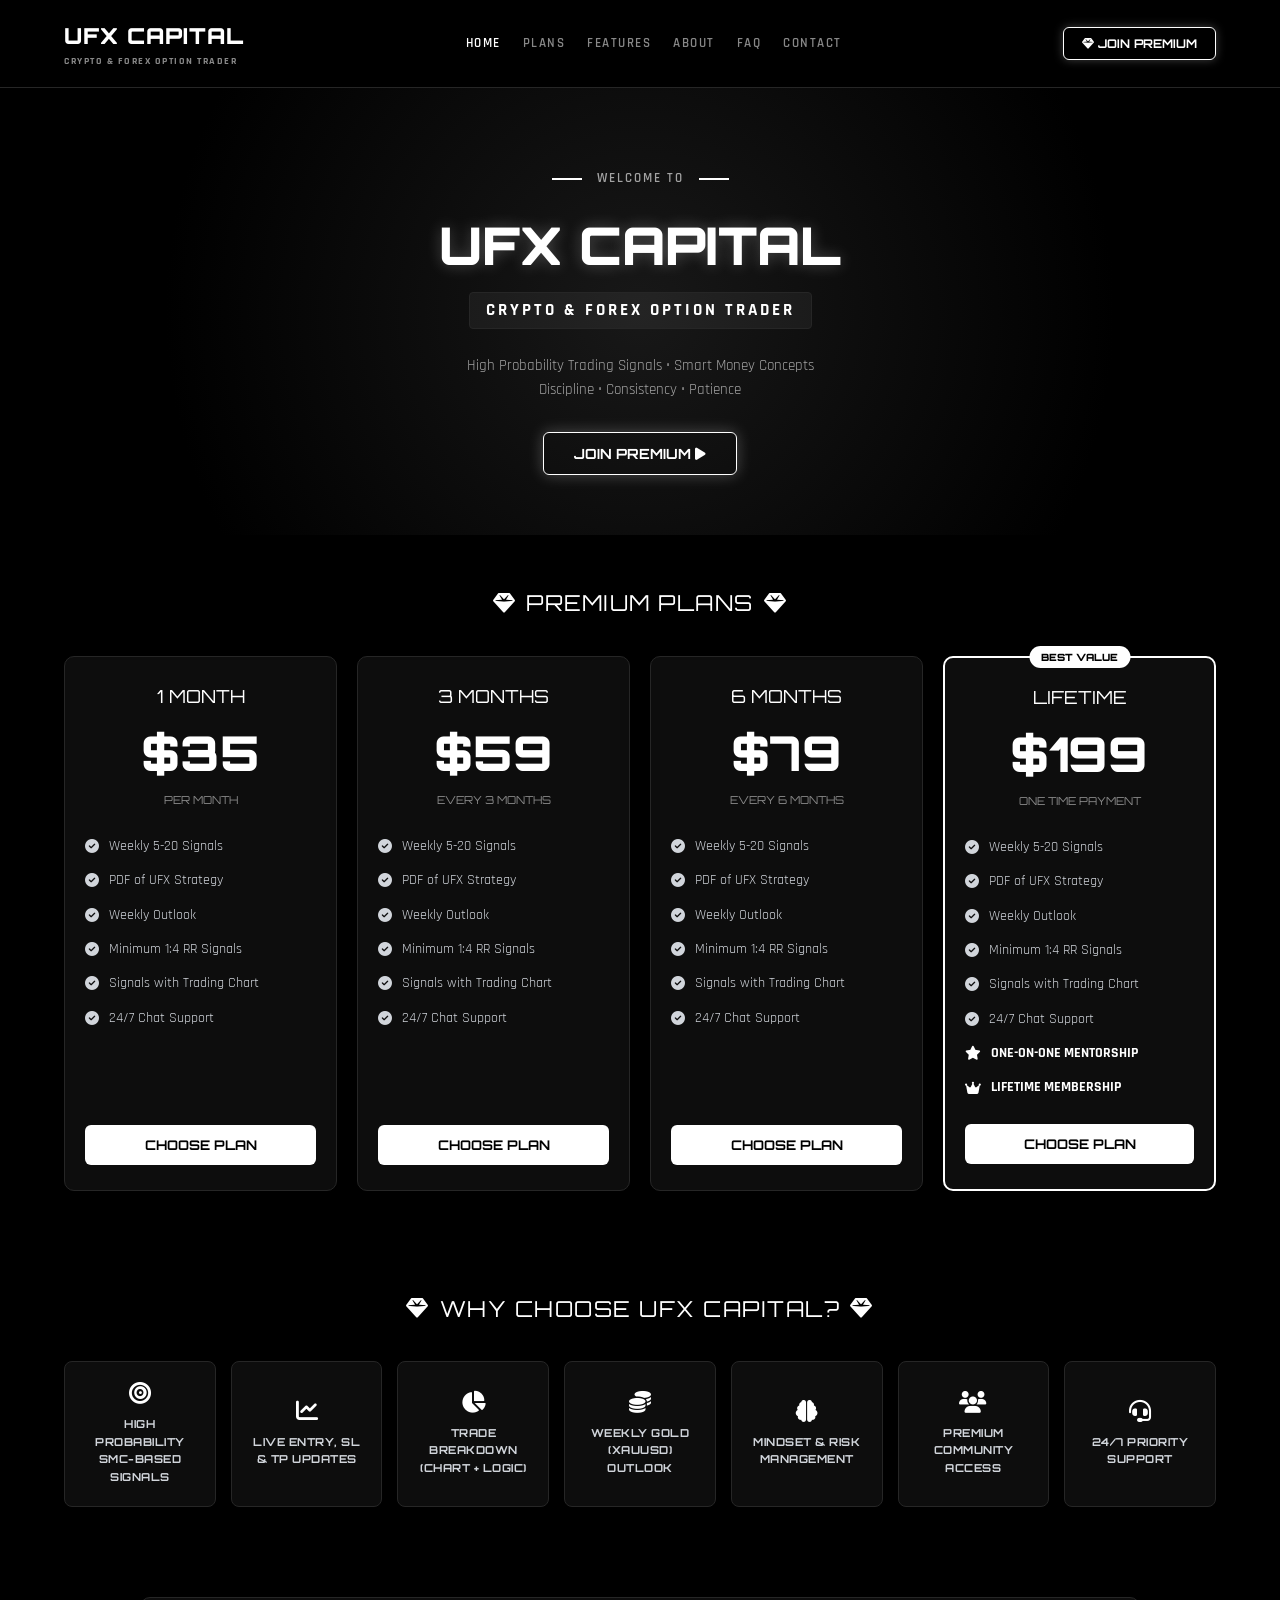
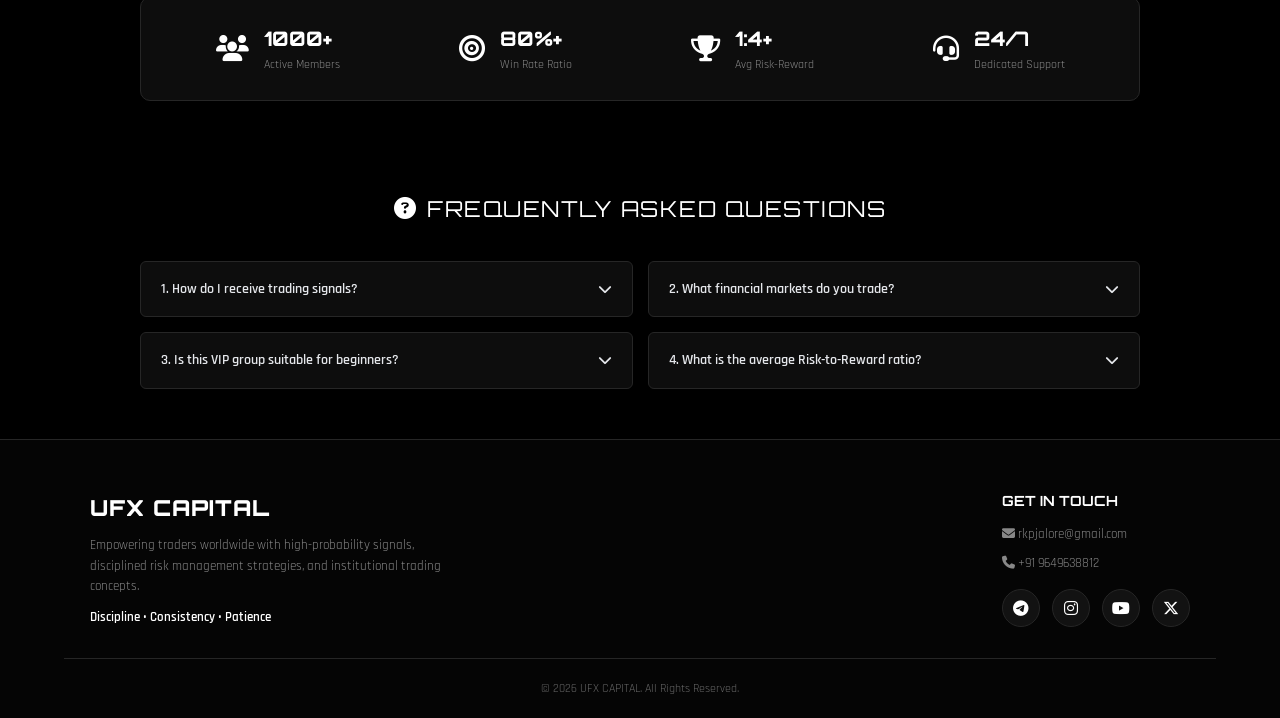
==== index.html @ 36375dae "Update index.html" ====
<!DOCTYPE html>
<html lang="en">
<head>
    <meta charset="UTF-8">
    <meta name="viewport" content="width=device-width, initial-scale=1.0">
    <title>UFX CAPITAL - Crypto & Forex Option Trader</title>
    
    <!-- Google Fonts -->
    <link rel="preconnect" href="https://fonts.googleapis.com">
    <link rel="preconnect" href="https://fonts.gstatic.com" crossorigin>
    <link href="https://fonts.googleapis.com/css2?family=Orbitron:wght@600;700;800;900&family=Rajdhani:wght@500;600;700&display=swap" rel="stylesheet">
    
    <!-- Font Awesome Icons -->
    <link rel="stylesheet" href="https://cdnjs.cloudflare.com/ajax/libs/font-awesome/6.5.1/css/all.min.css">
    
    <style>
        :root {
            --primary-accent: #ffffff;
            --primary-glow: rgba(255, 255, 255, 0.25);
            --bg-dark: #000000;
            --card-bg: #0d0d0d;
            --border-color: #262626;
        }

        * {
            margin: 0;
            padding: 0;
            box-sizing: border-box;
            scroll-behavior: smooth;
        }

        body {
            background-color: var(--bg-dark);
            color: #ffffff;
            font-family: 'Rajdhani', sans-serif;
            line-height: 1.6;
            overflow-x: hidden;
        }

        /* Typography */
        h1, h2, h3, h4, h5, 
        .logo-title, 
        .plan-price, 
        .plan-duration, 
        .price-sub, 
        .btn-choose-plan, 
        .btn-join, 
        .hero-btn, 
        .badge-best-value, 
        .section-title,
        .modal-title,
        .pay-method-btn {
            font-family: 'Orbitron', sans-serif !important;
        }

        /* Header */
        header {
            display: flex;
            justify-content: space-between;
            align-items: center;
            padding: 18px 5%;
            background: rgba(0, 0, 0, 0.95);
            backdrop-filter: blur(10px);
            position: sticky;
            top: 0;
            z-index: 1000;
            border-bottom: 1px solid var(--border-color);
        }

        .logo-title {
            font-size: 22px;
            font-weight: 900;
            color: #ffffff;
            letter-spacing: 1px;
        }

        .logo-subtitle {
            font-size: 10px;
            color: #888888;
            letter-spacing: 1.5px;
            font-weight: 700;
        }

        nav {
            display: flex;
            gap: 22px;
        }

        nav a {
            color: #888888;
            text-decoration: none;
            font-weight: 600;
            font-size: 13px;
            letter-spacing: 1.5px;
            transition: 0.3s;
        }

        nav a:hover, nav a.active {
            color: #ffffff;
        }

        .btn-join {
            background: transparent;
            color: #fff;
            padding: 8px 18px;
            border-radius: 6px;
            font-weight: 700;
            font-size: 12px;
            border: 1.5px solid #ffffff;
            box-shadow: 0 0 10px var(--primary-glow);
            transition: 0.3s;
            cursor: pointer;
        }

        .btn-join:hover {
            background: #ffffff;
            color: #000000;
            box-shadow: 0 0 20px rgba(255, 255, 255, 0.5);
        }

        /* Hero */
        .hero {
            text-align: center;
            padding: 80px 20px 60px 20px;
            background: radial-gradient(circle at center, #181818 0%, var(--bg-dark) 70%);
        }

        .welcome-tag {
            display: flex;
            align-items: center;
            justify-content: center;
            gap: 15px;
            color: #a3a3a3;
            font-weight: 600;
            letter-spacing: 2px;
            margin-bottom: 15px;
            font-size: 13px;
        }

        .welcome-tag .line {
            width: 30px;
            height: 2px;
            background: #ffffff;
        }

        .hero h1 {
            font-size: 52px;
            font-weight: 900;
            margin-bottom: 5px;
            color: #ffffff;
            text-shadow: 0 0 15px var(--primary-glow);
        }

        .hero-subtext {
            font-size: 17px;
            color: #ffffff;
            letter-spacing: 3px;
            margin-bottom: 25px;
            font-weight: 700;
            background: rgba(255, 255, 255, 0.05);
            display: inline-block;
            padding: 4px 16px;
            border-radius: 4px;
            border: 1px solid var(--border-color);
        }

        .hero-bullets {
            font-size: 15px;
            color: #a3a3a3;
            margin-bottom: 30px;
        }

        .hero-btn {
            background: transparent;
            color: #fff;
            padding: 12px 30px;
            font-size: 14px;
            border-radius: 6px;
            border: 1.5px solid #ffffff;
            font-weight: 700;
            transition: 0.3s;
            box-shadow: 0 0 15px var(--primary-glow);
            cursor: pointer;
        }

        .hero-btn:hover {
            background: #ffffff;
            color: #000000;
            box-shadow: 0 0 25px rgba(255, 255, 255, 0.6);
        }

        /* Section Title */
        .section-header {
            text-align: center;
            margin-bottom: 35px;
        }

        .section-title {
            font-size: 22px;
            color: #ffffff;
            letter-spacing: 1.5px;
            text-transform: uppercase;
            display: inline-flex;
            align-items: center;
            gap: 10px;
        }

        /* Plans Section */
        .plans-section {
            padding: 50px 5%;
        }

        .plans-grid {
            display: grid;
            grid-template-columns: repeat(auto-fit, minmax(230px, 1fr));
            gap: 20px;
            max-width: 1200px;
            margin: 0 auto;
        }

        .plan-card {
            background: var(--card-bg);
            border: 1px solid var(--border-color);
            border-radius: 10px;
            padding: 25px 20px;
            display: flex;
            flex-direction: column;
            justify-content: space-between;
            position: relative;
            transition: 0.3s;
        }

        .plan-card:hover {
            border-color: #ffffff;
            box-shadow: 0 0 20px var(--primary-glow);
            transform: translateY(-4px);
        }

        .plan-duration {
            font-size: 18px;
            color: #ffffff;
            text-align: center;
            margin-bottom: 5px;
        }

        .plan-price {
            font-size: 48px;
            text-align: center;
            color: #ffffff;
            font-weight: 900;
        }

        .price-sub {
            font-size: 11px;
            color: #888888;
            text-align: center;
            margin-bottom: 25px;
        }

        .plan-features {
            list-style: none;
            margin-bottom: 25px;
        }

        .plan-features li {
            font-size: 14px;
            color: #d1d5db;
            margin-bottom: 12px;
            display: flex;
            align-items: center;
            gap: 10px;
        }

        .plan-features li.highlight-feature {
            color: #ffffff;
            font-weight: 700;
        }

        .btn-choose-plan {
            background: #ffffff;
            color: #000000;
            padding: 12px;
            border-radius: 6px;
            font-weight: 700;
            border: none;
            transition: 0.3s;
            cursor: pointer;
        }

        .btn-choose-plan:hover {
            background: #cccccc;
        }

        .plan-card.best-value {
            border: 2px solid #ffffff;
        }

        .badge-best-value {
            position: absolute;
            top: -12px;
            left: 50%;
            transform: translateX(-50%);
            background: #ffffff;
            color: #000000;
            padding: 3px 12px;
            border-radius: 20px;
            font-size: 10px;
            font-weight: 900;
        }

        /* WHY CHOOSE SECTION */
        .features-section { padding: 50px 5%; }

        .features-grid {
            display: flex;
            justify-content: center;
            flex-wrap: wrap;
            gap: 15px;
            max-width: 1200px;
            margin: 0 auto;
        }

        .feature-box {
            background: var(--card-bg);
            border: 1px solid var(--border-color);
            padding: 20px 15px;
            border-radius: 8px;
            text-align: center;
            transition: 0.3s;
            flex: 1 1 150px;
            max-width: 180px;
            display: flex;
            flex-direction: column;
            align-items: center;
            justify-content: center;
        }

        .feature-box:hover {
            border-color: #ffffff;
            box-shadow: 0 0 12px var(--primary-glow);
        }

        .feature-box i {
            font-size: 22px;
            color: #ffffff;
            margin-bottom: 12px;
        }

        .feature-box h4 {
            font-size: 11px;
            color: #d1d5db;
            font-weight: 700;
            letter-spacing: 0.5px;
            text-transform: uppercase;
        }

        /* STATS SECTION */
        .stats-section-wrapper {
            max-width: 1000px;
            margin: 40px auto;
            border: 1px solid var(--border-color);
            border-radius: 10px;
            background: var(--card-bg);
            padding: 25px;
        }

        .stats-grid {
            display: flex;
            justify-content: space-around;
            flex-wrap: wrap;
            gap: 20px;
        }

        .stat-item {
            display: flex;
            align-items: center;
            gap: 15px;
        }

        .stat-item i {
            font-size: 26px;
            color: #ffffff;
        }

        .stat-number {
            font-size: 20px;
            font-weight: 800;
            font-family: 'Orbitron', sans-serif;
            color: #ffffff;
        }

        .stat-label {
            color: #888888;
            font-size: 12px;
        }

        /* FAQ SECTION */
        .faq-section { padding: 50px 5%; }

        .faq-grid {
            max-width: 1000px;
            margin: 0 auto;
            display: grid;
            grid-template-columns: repeat(auto-fit, minmax(450px, 1fr));
            gap: 15px;
        }

        .faq-item {
            background: var(--card-bg);
            border: 1px solid var(--border-color);
            border-radius: 6px;
            overflow: hidden;
            cursor: pointer;
            transition: 0.3s;
        }

        .faq-item:hover { border-color: #ffffff; }

        .faq-header {
            padding: 16px 20px;
            display: flex;
            justify-content: space-between;
            align-items: center;
            font-weight: 600;
            font-size: 14px;
            color: #e5e7eb;
        }

        .faq-answer {
            padding: 0 20px 16px 20px;
            color: #888888;
            display: none;
            border-top: 1px solid var(--border-color);
            padding-top: 12px;
            font-size: 13px;
        }

        .faq-item.active .faq-answer { display: block; }

        /* FOOTER & SOCIAL ICONS */
        footer {
            background: #050505;
            padding: 50px 5% 20px 5%;
            border-top: 1px solid var(--border-color);
        }

        .footer-content {
            display: flex;
            justify-content: space-between;
            flex-wrap: wrap;
            gap: 30px;
            max-width: 1100px;
            margin: 0 auto 30px auto;
        }

        .footer-mission {
            max-width: 380px;
            color: #888888;
            font-size: 13px;
        }

        .footer-mission .slogan {
            margin-top: 10px;
            color: #ffffff;
            font-weight: 600;
        }

        .footer-contact h5 {
            font-size: 14px;
            margin-bottom: 12px;
            color: #ffffff;
            font-family: 'Orbitron', sans-serif;
        }

        .footer-contact p {
            color: #888888;
            margin-bottom: 8px;
            font-size: 13px;
        }

        .social-icons-wrapper {
            margin-top: 15px;
            display: flex;
            gap: 12px;
        }

        .social-btn {
            width: 38px;
            height: 38px;
            border-radius: 50%;
            background: #121212;
            border: 1px solid var(--border-color);
            color: #ffffff;
            display: flex;
            justify-content: center;
            align-items: center;
            text-decoration: none;
            font-size: 16px;
            transition: 0.3s;
        }

        .social-btn:hover {
            border-color: #ffffff;
            background: #ffffff;
            color: #000000;
        }

        .footer-bottom {
            text-align: center;
            color: #666666;
            font-size: 12px;
            border-top: 1px solid var(--border-color);
            padding-top: 20px;
            display: flex;
            flex-direction: column;
            gap: 10px;
            align-items: center;
        }

        .legal-links {
            display: flex;
            gap: 20px;
        }

        .legal-links a {
            color: #888888;
            text-decoration: none;
            font-weight: 600;
            transition: 0.3s;
            cursor: pointer;
        }

        .legal-links a:hover {
            color: #ffffff;
        }

        /* MANUAL PAYMENT FLOW MODAL */
        .modal-overlay {
            display: none;
            position: fixed;
            top: 0;
            left: 0;
            width: 100%;
            height: 100%;
            background: rgba(0, 0, 0, 0.92);
            z-index: 10000;
            justify-content: center;
            align-items: center;
            padding: 15px;
            overflow-y: auto;
        }

        .modal-card {
            background: #0d0d0d;
            border: 1px solid #333333;
            border-radius: 12px;
            padding: 30px;
            width: 100%;
            max-width: 520px;
            color: #ffffff;
            box-shadow: 0 0 30px rgba(255, 255, 255, 0.1);
            position: relative;
            max-height: 90vh;
            overflow-y: auto;
        }

        .modal-title {
            text-align: center;
            font-size: 18px;
            letter-spacing: 2px;
            color: #ffffff;
            margin-bottom: 25px;
            text-transform: uppercase;
        }

        .form-group {
            margin-bottom: 14px;
        }

        .form-group label {
            display: block;
            margin-bottom: 6px;
            color: #aaaaaa;
            font-size: 13px;
            font-weight: 600;
        }

        .form-group input, .form-group textarea {
            width: 100%;
            padding: 10px 14px;
            background: #141414;
            border: 1px solid #2a2a2a;
            border-radius: 6px;
            color: #ffffff;
            font-size: 13px;
            outline: none;
            font-family: 'Rajdhani', sans-serif;
            transition: 0.3s;
        }

        .form-group input:focus, .form-group textarea:focus {
            border-color: #ffffff;
        }

        .form-row {
            display: flex;
            gap: 12px;
        }

        .form-row .form-group {
            flex: 1;
        }

        /* Payment Buttons Selector Grid */
        .payment-methods-grid {
            display: grid;
            grid-template-columns: repeat(3, 1fr);
            gap: 10px;
            margin-top: 10px;
            margin-bottom: 20px;
        }

        .pay-method-btn {
            background: #141414;
            border: 1px solid #2a2a2a;
            color: #ffffff;
            padding: 10px 5px;
            border-radius: 6px;
            font-size: 12px;
            cursor: pointer;
            transition: 0.3s;
            text-align: center;
        }

        .pay-method-btn:hover, .pay-method-btn.active {
            background: #ffffff;
            color: #000000;
            border-color: #ffffff;
            font-weight: 700;
        }

        /* Payment Detail Box */
        .payment-address-box {
            background: #111111;
            border: 1px dashed #444444;
            border-radius: 8px;
            padding: 18px;
            margin-bottom: 20px;
        }

        .address-title {
            color: #888888;
            font-size: 12px;
            margin-bottom: 8px;
            font-weight: 600;
        }

        .address-value-row {
            display: flex;
            justify-content: space-between;
            align-items: center;
            word-break: break-all;
            font-size: 13px;
            color: #ffffff;
            font-family: monospace;
            gap: 10px;
        }

        .btn-copy {
            background: #ffffff;
            color: #000000;
            border: none;
            padding: 5px 12px;
            border-radius: 4px;
            font-size: 11px;
            font-weight: 700;
            cursor: pointer;
            white-space: nowrap;
            font-family: 'Orbitron', sans-serif;
        }

        .btn-copy:hover {
            background: #cccccc;
        }

        /* Full Bank Details Box Styling */
        .bank-details-list {
            font-size: 13px;
            line-height: 1.8;
            color: #dddddd;
        }

        .bank-details-list div {
            display: flex;
            justify-content: space-between;
            border-bottom: 1px solid #222222;
            padding: 4px 0;
        }

        .bank-details-list div span:first-child {
            color: #888888;
        }

        .btn-submit-order {
            width: 100%;
            padding: 14px;
            background: #ffffff;
            color: #000000;
            border: none;
            border-radius: 6px;
            font-size: 14px;
            font-weight: 800;
            cursor: pointer;
            transition: 0.3s;
            text-transform: uppercase;
        }

        .btn-submit-order:hover {
            background: #d4d4d4;
            box-shadow: 0 0 15px rgba(255, 255, 255, 0.3);
        }

        .modal-close {
            position: absolute;
            top: 15px;
            right: 20px;
            font-size: 22px;
            color: #888888;
            cursor: pointer;
        }

        .modal-close:hover { color: #ffffff; }

        @media (max-width: 768px) {
            header { flex-direction: column; gap: 15px; }
            nav { flex-wrap: wrap; justify-content: center; }
            .hero h1 { font-size: 36px; }
            .faq-grid { grid-template-columns: 1fr; }
            .form-row { flex-direction: column; gap: 0; }
            .payment-methods-grid { grid-template-columns: repeat(2, 1fr); }
        }
    </style>
</head>
<body>

    <!-- NAVBAR -->
    <header>
        <div class="logo-container">
            <div class="logo-title">UFX CAPITAL</div>
            <div class="logo-subtitle">CRYPTO & FOREX OPTION TRADER</div>
        </div>
        <nav>
            <a href="#home" class="active">HOME</a>
            <a href="#plans">PLANS</a>
            <a href="#features">FEATURES</a>
            <a href="#about">ABOUT</a>
            <a href="#faq">FAQ</a>
            <a href="#contact">CONTACT</a>
        </nav>
        <button onclick="openManualModal('35')" class="btn-join"><i class="fa-solid fa-gem"></i> JOIN PREMIUM</button>
    </header>

    <!-- HERO SECTION -->
    <section class="hero" id="home">
        <div class="welcome-tag">
            <span class="line"></span>
            <span>WELCOME TO</span>
            <span class="line"></span>
        </div>
        
        <h1>UFX CAPITAL</h1>
        <div><span class="hero-subtext">CRYPTO & FOREX OPTION TRADER</span></div>
        <p class="hero-bullets">High Probability Trading Signals • Smart Money Concepts<br>Discipline • Consistency • Patience</p>
        
        <button onclick="openManualModal('35')" class="hero-btn">JOIN PREMIUM <i class="fa-solid fa-play"></i></button>
    </section>

    <!-- PREMIUM PLANS SECTION -->
    <section class="plans-section" id="plans">
        <div class="section-header">
            <div class="section-title"><i class="fa-solid fa-gem"></i> PREMIUM PLANS <i class="fa-solid fa-gem"></i></div>
        </div>

        <div class="plans-grid">
            <!-- 1 MONTH -->
            <div class="plan-card">
                <div>
                    <div class="plan-duration">1 MONTH</div>
                    <div class="plan-price">$35</div>
                    <div class="price-sub">PER MONTH</div>
                    <ul class="plan-features">
                        <li><i class="fa-solid fa-circle-check"></i> Weekly 5-20 Signals</li>
                        <li><i class="fa-solid fa-circle-check"></i> PDF of UFX Strategy</li>
                        <li><i class="fa-solid fa-circle-check"></i> Weekly Outlook</li>
                        <li><i class="fa-solid fa-circle-check"></i> Minimum 1:4 RR Signals</li>
                        <li><i class="fa-solid fa-circle-check"></i> Signals with Trading Chart</li>
                        <li><i class="fa-solid fa-circle-check"></i> 24/7 Chat Support</li>
                    </ul>
                </div>
                <button onclick="openManualModal('35')" class="btn-choose-plan" style="width:100%;">CHOOSE PLAN</button>
            </div>

            <!-- 3 MONTHS -->
            <div class="plan-card">
                <div>
                    <div class="plan-duration">3 MONTHS</div>
                    <div class="plan-price">$59</div>
                    <div class="price-sub">EVERY 3 MONTHS</div>
                    <ul class="plan-features">
                        <li><i class="fa-solid fa-circle-check"></i> Weekly 5-20 Signals</li>
                        <li><i class="fa-solid fa-circle-check"></i> PDF of UFX Strategy</li>
                        <li><i class="fa-solid fa-circle-check"></i> Weekly Outlook</li>
                        <li><i class="fa-solid fa-circle-check"></i> Minimum 1:4 RR Signals</li>
                        <li><i class="fa-solid fa-circle-check"></i> Signals with Trading Chart</li>
                        <li><i class="fa-solid fa-circle-check"></i> 24/7 Chat Support</li>
                    </ul>
                </div>
                <button onclick="openManualModal('59')" class="btn-choose-plan" style="width:100%;">CHOOSE PLAN</button>
            </div>

            <!-- 6 MONTHS -->
            <div class="plan-card">
                <div>
                    <div class="plan-duration">6 MONTHS</div>
                    <div class="plan-price">$79</div>
                    <div class="price-sub">EVERY 6 MONTHS</div>
                    <ul class="plan-features">
                        <li><i class="fa-solid fa-circle-check"></i> Weekly 5-20 Signals</li>
                        <li><i class="fa-solid fa-circle-check"></i> PDF of UFX Strategy</li>
                        <li><i class="fa-solid fa-circle-check"></i> Weekly Outlook</li>
                        <li><i class="fa-solid fa-circle-check"></i> Minimum 1:4 RR Signals</li>
                        <li><i class="fa-solid fa-circle-check"></i> Signals with Trading Chart</li>
                        <li><i class="fa-solid fa-circle-check"></i> 24/7 Chat Support</li>
                    </ul>
                </div>
                <button onclick="openManualModal('79')" class="btn-choose-plan" style="width:100%;">CHOOSE PLAN</button>
            </div>

            <!-- LIFETIME -->
            <div class="plan-card best-value">
                <div class="badge-best-value">BEST VALUE</div>
                <div>
                    <div class="plan-duration">LIFETIME</div>
                    <div class="plan-price">$199</div>
                    <div class="price-sub">ONE TIME PAYMENT</div>
                    <ul class="plan-features">
                        <li><i class="fa-solid fa-circle-check"></i> Weekly 5-20 Signals</li>
                        <li><i class="fa-solid fa-circle-check"></i> PDF of UFX Strategy</li>
                        <li><i class="fa-solid fa-circle-check"></i> Weekly Outlook</li>
                        <li><i class="fa-solid fa-circle-check"></i> Minimum 1:4 RR Signals</li>
                        <li><i class="fa-solid fa-circle-check"></i> Signals with Trading Chart</li>
                        <li><i class="fa-solid fa-circle-check"></i> 24/7 Chat Support</li>
                        <li class="highlight-feature"><i class="fa-solid fa-star"></i> ONE-ON-ONE MENTORSHIP</li>
                        <li class="highlight-feature"><i class="fa-solid fa-crown"></i> LIFETIME MEMBERSHIP</li>
                    </ul>
                </div>
                <button onclick="openManualModal('199')" class="btn-choose-plan" style="width:100%;">CHOOSE PLAN</button>
            </div>
        </div>
    </section>

    <!-- WHY CHOOSE UFX CAPITAL -->
    <section class="features-section" id="features">
        <div class="section-header">
            <div class="section-title"><i class="fa-solid fa-gem"></i> WHY CHOOSE UFX CAPITAL? <i class="fa-solid fa-gem"></i></div>
        </div>

        <div class="features-grid">
            <div class="feature-box">
                <i class="fa-solid fa-bullseye"></i>
                <h4>HIGH PROBABILITY SMC-BASED SIGNALS</h4>
            </div>
            <div class="feature-box">
                <i class="fa-solid fa-chart-line"></i>
                <h4>LIVE ENTRY, SL & TP UPDATES</h4>
            </div>
            <div class="feature-box">
                <i class="fa-solid fa-chart-pie"></i>
                <h4>TRADE BREAKDOWN (CHART + LOGIC)</h4>
            </div>
            <div class="feature-box">
                <i class="fa-solid fa-coins"></i>
                <h4>WEEKLY GOLD (XAUUSD) OUTLOOK</h4>
            </div>
            <div class="feature-box">
                <i class="fa-solid fa-brain"></i>
                <h4>MINDSET & RISK MANAGEMENT</h4>
            </div>
            <div class="feature-box">
                <i class="fa-solid fa-users"></i>
                <h4>PREMIUM COMMUNITY ACCESS</h4>
            </div>
            <div class="feature-box">
                <i class="fa-solid fa-headset"></i>
                <h4>24/7 PRIORITY SUPPORT</h4>
            </div>
        </div>
    </section>

    <!-- STATS SECTION -->
    <div class="stats-section-wrapper" id="about">
        <div class="stats-grid">
            <div class="stat-item">
                <i class="fa-solid fa-users"></i>
                <div>
                    <div class="stat-number">1000+</div>
                    <div class="stat-label">Active Members</div>
                </div>
            </div>
            <div class="stat-item">
                <i class="fa-solid fa-bullseye"></i>
                <div>
                    <div class="stat-number">80%+</div>
                    <div class="stat-label">Win Rate Ratio</div>
                </div>
            </div>
            <div class="stat-item">
                <i class="fa-solid fa-trophy"></i>
                <div>
                    <div class="stat-number">1:4+</div>
                    <div class="stat-label">Avg Risk-Reward</div>
                </div>
            </div>
            <div class="stat-item">
                <i class="fa-solid fa-headset"></i>
                <div>
                    <div class="stat-number">24/7</div>
                    <div class="stat-label">Dedicated Support</div>
                </div>
            </div>
        </div>
    </div>

    <!-- FAQ SECTION -->
    <section class="faq-section" id="faq">
        <div class="section-header">
            <div class="section-title"><i class="fa-solid fa-circle-question"></i> FREQUENTLY ASKED QUESTIONS</div>
        </div>
        <div class="faq-grid">
            <div class="faq-item" onclick="toggleFaq(this)">
                <div class="faq-header"><span>1. How do I receive trading signals?</span><i class="fa-solid fa-chevron-down"></i></div>
                <div class="faq-answer">All signals are posted instantly in our private Telegram VIP channel with full trade details, entry points, stop-loss, take-profit targets, and chart analysis.</div>
            </div>
            <div class="faq-item" onclick="toggleFaq(this)">
                <div class="faq-header"><span>2. What financial markets do you trade?</span><i class="fa-solid fa-chevron-down"></i></div>
                <div class="faq-answer">We specialize in Forex pairs, Gold (XAUUSD), and major Cryptocurrencies using institutional Smart Money Concepts (SMC) and Price Action.</div>
            </div>
            <div class="faq-item" onclick="toggleFaq(this)">
                <div class="faq-header"><span>3. Is this VIP group suitable for beginners?</span><i class="fa-solid fa-chevron-down"></i></div>
                <div class="faq-answer">Yes! We provide complete setup guides, risk management instructions, educational PDFs, and 24/7 support alongside every trade signal to help beginners learn.</div>
            </div>
            <div class="faq-item" onclick="toggleFaq(this)">
                <div class="faq-header"><span>4. What is the average Risk-to-Reward ratio?</span><i class="fa-solid fa-chevron-down"></i></div>
                <div class="faq-answer">Our signals maintain a minimum Risk-to-Reward (RR) ratio of 1:4, ensuring consistent long-term profitability even with realistic market fluctuations.</div>
            </div>
        </div>
    </section>

    <!-- FOOTER -->
    <footer id="contact">
        <div class="footer-content">
            <div class="footer-mission">
                <div class="logo-title">UFX CAPITAL</div>
                <p style="margin-top: 10px;">Empowering traders worldwide with high-probability signals, disciplined risk management strategies, and institutional trading concepts.</p>
                <div class="slogan">Discipline • Consistency • Patience</div>
            </div>

            <div class="footer-contact">
                <h5>GET IN TOUCH</h5>
                <p><i class="fa-solid fa-envelope"></i> rkpjalore@gmail.com</p>
                <p><i class="fa-solid fa-phone"></i> +91 9649638812</p>
                
                <div class="social-icons-wrapper">
                    <a href="https://t.me/ufxcapital" target="_blank" class="social-btn"><i class="fa-brands fa-telegram"></i></a>
                    <a href="https://www.instagram.com/_ig.archit?igsh=MWU2NW56aGwzZGNqcQ==" target="_blank" class="social-btn"><i class="fa-brands fa-instagram"></i></a>
                    <a href="https://youtube.com/@ufxcapital01?si=Jfg5QkL-AufZT_qh" target="_blank" class="social-btn"><i class="fa-brands fa-youtube"></i></a>
                    <a href="https://x.com/rameshkuma78100?s=21" target="_blank" class="social-btn"><i class="fa-brands fa-x-twitter"></i></a>
                </div>
            </div>
        </div>

        <div class="footer-bottom">
            <div>&copy; 2026 UFX CAPITAL. All Rights Reserved.</div>
        </div>
    </footer>

    <!-- MANUAL PAYMENT FLOW MODAL -->
    <div id="manualPaymentModal" class="modal-overlay">
        <div class="modal-card">
            <span class="modal-close" onclick="closeModal('manualPaymentModal')">&times;</span>
            <div class="modal-title">MANUAL PAYMENT FLOW</div>
            
            <form onsubmit="submitOrderConfirmation(event)">
                <input type="hidden" id="selectedPlanPrice" value="35">
                
                <div class="form-group">
                    <label>Full Name *</label>
                    <input type="text" id="m_fullName" required placeholder="Enter full name">
                </div>

                <div class="form-group">
                    <label>Email Address *</label>
                    <input type="email" id="m_email" required placeholder="Enter email address">
                </div>

                <div class="form-group">
                    <label>Phone Number *</label>
                    <input type="tel" id="m_phone" required placeholder="Enter phone number">
                </div>

                <div class="form-group">
                    <label>PAN / National ID Number *</label>
                    <input type="text" id="m_pan" required placeholder="Enter PAN or National ID">
                </div>

                <div class="form-row">
                    <div class="form-group">
                        <label>Country *</label>
                        <input type="text" id="m_country" required placeholder="Country">
                    </div>
                    <div class="form-group">
                        <label>State *</label>
                        <input type="text" id="m_state" required placeholder="State">
                    </div>
                </div>

                <div class="form-row">
                    <div class="form-group">
                        <label>City *</label>
                        <input type="text" id="m_city" required placeholder="City / Village">
                    </div>
                    <div class="form-group">
                        <label>Pin Code *</label>
                        <input type="text" id="m_pincode" required placeholder="Pin Code">
                    </div>
                </div>

                <div class="form-group">
                    <label>Full Address *</label>
                    <textarea id="m_address" rows="2" required placeholder="Enter complete address"></textarea>
                </div>

                <!-- PAYMENT METHOD BUTTONS SELECTOR -->
                <div class="form-group" style="margin-top: 18px;">
                    <label>Select Payment Method:</label>
                    <div class="payment-methods-grid">
                        <button type="button" class="pay-method-btn" onclick="selectPaymentMethod('UPI', this)">UPI</button>
                        <button type="button" class="pay-method-btn active" onclick="selectPaymentMethod('TRC20', this)">TRC20</button>
                        <button type="button" class="pay-method-btn" onclick="selectPaymentMethod('ERC20', this)">ERC20</button>
                        <button type="button" class="pay-method-btn" onclick="selectPaymentMethod('BEP20', this)">BEP20</button>
                        <button type="button" class="pay-method-btn" onclick="selectPaymentMethod('Bitcoin', this)">Bitcoin</button>
                        <button type="button" class="pay-method-btn" onclick="selectPaymentMethod('BankTransfer', this)">Bank Transfer</button>
                    </div>
                </div>

                <!-- DYNAMIC ADDRESS / BANK DETAIL DISPLAY BOX -->
                <div class="payment-address-box">
                    <div id="paymentBoxContent">
                        <!-- Default: TRC20 -->
                        <div class="address-title">USDT TRC20 Address:</div>
                        <div class="address-value-row">
                            <span id="cryptoAddrText">TP1hUt5spzMv5LoHjAU2yEQusEgj8NDwb</span>
                            <button type="button" class="btn-copy" onclick="copyText('TP1hUt5spzMv5LoHjAU2yEQusEgj8NDwb')">Copy</button>
                        </div>
                    </div>
                </div>

                <div class="form-group">
                    <label>Enter TXID / Transaction Hash *</label>
                    <input type="text" id="m_txid" required placeholder="Required for verification">
                </div>

                <button type="submit" class="btn-submit-order">Submit Order Confirmation</button>
            </form>
        </div>
    </div>

    <!-- JAVASCRIPT LOGIC -->
    <script>
        let currentSelectedMethod = 'TRC20';

        function toggleFaq(element) {
            element.classList.toggle('active');
        }

        function openManualModal(price = '35') {
            document.getElementById('selectedPlanPrice').value = price;
            document.getElementById('manualPaymentModal').style.display = 'flex';
        }

        function closeModal(id) {
            document.getElementById(id).style.display = 'none';
        }

        // Handle Payment Selection & Display Formats
        function selectPaymentMethod(method, btnElement) {
            currentSelectedMethod = method;
            
            // Highlight active button
            const buttons = document.querySelectorAll('.pay-method-btn');
            buttons.forEach(b => b.classList.remove('active'));
            btnElement.classList.add('active');

            const container = document.getElementById('paymentBoxContent');

            if (method === 'UPI') {
                container.innerHTML = `
                    <div class="address-title">UPI ID:</div>
                    <div class="address-value-row">
                        <span>9649638812@ybl</span>
                        <button type="button" class="btn-copy" onclick="copyText('9649638812@ybl')">Copy</button>
                    </div>
                `;
            } 
            else if (method === 'TRC20') {
                container.innerHTML = `
                    <div class="address-title">USDT TRC20 Address:</div>
                    <div class="address-value-row">
                        <span>TP1hUt5spzMv5LoHjAU2yEQusEgj8NDwb</span>
                        <button type="button" class="btn-copy" onclick="copyText('TP1hUt5spzMv5LoHjAU2yEQusEgj8NDwb')">Copy</button>
                    </div>
                `;
            } 
            else if (method === 'ERC20') {
                container.innerHTML = `
                    <div class="address-title">USDT ERC20 Address:</div>
                    <div class="address-value-row">
                        <span>0x4aea8cb300ccca979c1be6ff1b7727e2c57cc5ab</span>
                        <button type="button" class="btn-copy" onclick="copyText('0x4aea8cb300ccca979c1be6ff1b7727e2c57cc5ab')">Copy</button>
                    </div>
                `;
            } 
            else if (method === 'BEP20') {
                container.innerHTML = `
                    <div class="address-title">USDT BEP20 Address:</div>
                    <div class="address-value-row">
                        <span>0x4aea8cb300ccca979c1be6ff1b7727e2c57cc5ab</span>
                        <button type="button" class="btn-copy" onclick="copyText('0x4aea8cb300ccca979c1be6ff1b7727e2c57cc5ab')">Copy</button>
                    </div>
                `;
            } 
            else if (method === 'Bitcoin') {
                container.innerHTML = `
                    <div class="address-title">Bitcoin Address / ID:</div>
                    <div class="address-value-row">
                        <span>143odbY9gkjo8de7NizwFuzWD11Muw9QW4</span>
                        <button type="button" class="btn-copy" onclick="copyText('143odbY9gkjo8de7NizwFuzWD11Muw9QW4')">Copy</button>
                    </div>
                `;
            } 
            else if (method === 'BankTransfer') {
                container.innerHTML = `
                    <div class="address-title" style="margin-bottom:10px; text-transform:uppercase;">Bank Account Details:</div>
                    <div class="bank-details-list">
                        <div><span>Account Number:</span> <strong>61294543865 <button type="button" class="btn-copy" style="padding:2px 6px; font-size:9px;" onclick="copyText('61294543865')">Copy</button></strong></div>
                        <div><span>BANK NAME:</span> <strong>SBI { STATE BANK OF INDIA }</strong></div>
                        <div><span>IFS Code:</span> <strong>SBIN0032056</strong></div>
                        <div><span>Account Name:</span> <strong>Ramesh Kumar</strong></div>
                        <div><span>Mobile:</span> <strong>9649638812</strong></div>
                        <div><span>Residence:</span> <strong>NANDIYA BAGOD JALORE</strong></div>
                        <div><span>District:</span> <strong>JALORE</strong></div>
                        <div><span>State:</span> <strong>RAJASTHAN</strong></div>
                        <div><span>Country:</span> <strong>INDIA</strong></div>
                        <div><span>PIN CODE:</span> <strong>343032</strong></div>
                        <div><span>SWIFT/BIC CODE:</span> <strong>SBININBBJ27</strong></div>
                    </div>
                `;
            }
        }

        function copyText(text) {
            navigator.clipboard.writeText(text);
            alert('Copied to clipboard: ' + text);
        }

        // Automatic Mailto Redirect
        function submitOrderConfirmation(e) {
            e.preventDefault();

            const planPrice = document.getElementById('selectedPlanPrice').value;
            const fullName = document.getElementById('m_fullName').value;
            const email = document.getElementById('m_email').value;
            const phone = document.getElementById('m_phone').value;
            const pan = document.getElementById('m_pan').value;
            const country = document.getElementById('m_country').value;
            const state = document.getElementById('m_state').value;
            const city = document.getElementById('m_city').value;
            const pincode = document.getElementById('m_pincode').value;
            const address = document.getElementById('m_address').value;
            const txid = document.getElementById('m_txid').value;

            const subject = encodeURIComponent(`UFX VIP Order Confirmation - ${fullName}`);
            const bodyText = encodeURIComponent(
                `UFX CAPITAL MANUAL PAYMENT ORDER\n` +
                `------------------------------------\n` +
                `Selected Plan Price: $${planPrice}\n` +
                `Payment Method Selected: ${currentSelectedMethod}\n` +
                `Transaction ID / Hash: ${txid}\n\n` +
                `CLIENT DETAILS:\n` +
                `Full Name: ${fullName}\n` +
                `Email: ${email}\n` +
                `Phone: ${phone}\n` +
                `PAN / National ID: ${pan}\n` +
                `Country: ${country}\n` +
                `State: ${state}\n` +
                `City / Village: ${city}\n` +
                `Pin Code: ${pincode}\n` +
                `Full Address: ${address}\n`
            );

            window.location.href = `mailto:rkpjalore@gmail.com?subject=${subject}&body=${bodyText}`;

            alert('Order verification triggered! Please send the auto-generated email.');
            closeModal('manualPaymentModal');
        }

        window.onclick = function(event) {
            if (event.target.classList.contains('modal-overlay')) {
                event.target.style.display = 'none';
            }
        }
    </script>
</body>
</html>
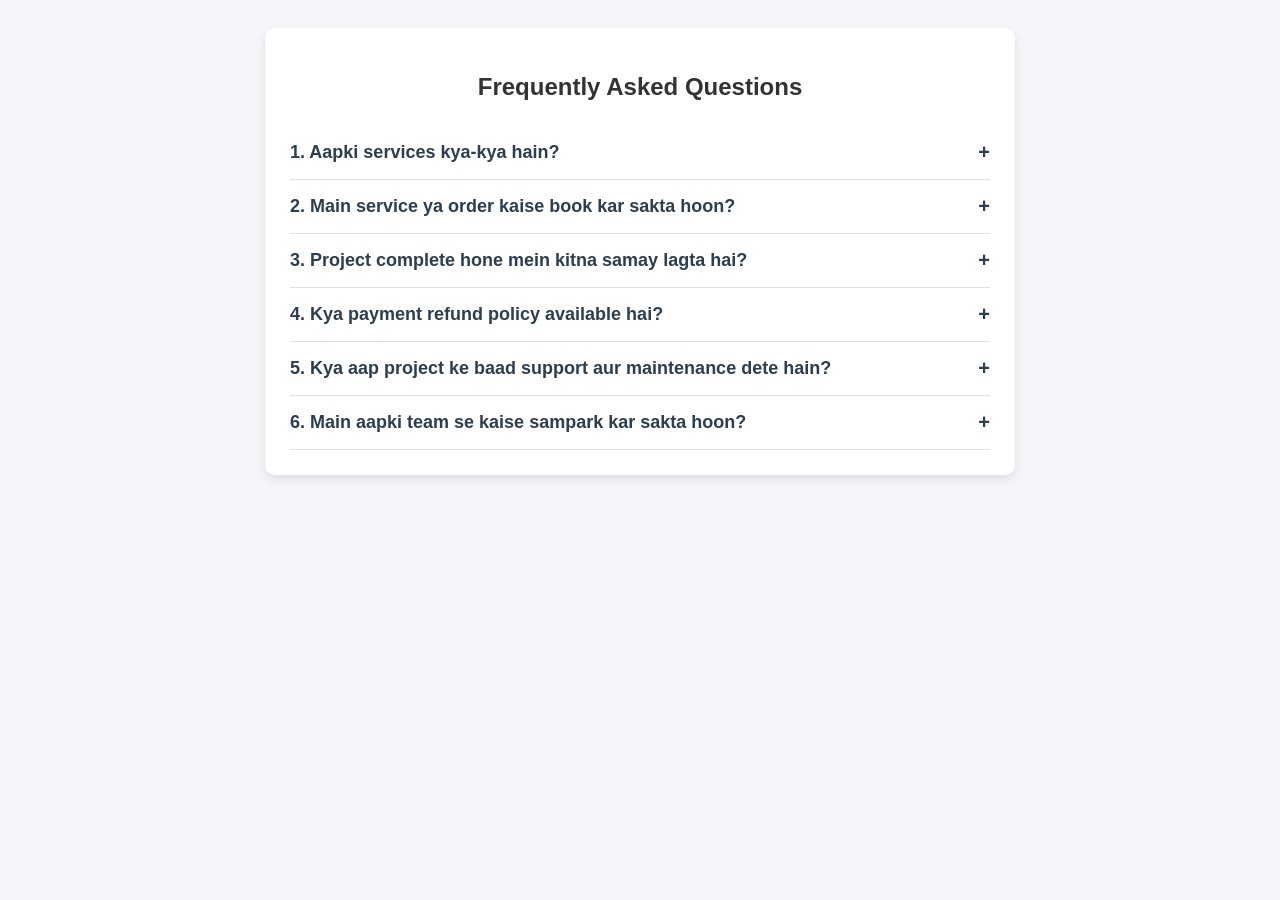
==== commit 4b219b97: "Update index.html" ====
--- a/index.html
+++ b/index.html
@@ -1,1224 +1,166 @@
 <!DOCTYPE html>
-<html lang="en">
+<html lang="hi">
 <head>
-    <meta charset="UTF-8">
-    <meta name="viewport" content="width=device-width, initial-scale=1.0">
-    <title>UFX CAPITAL - Crypto & Forex Option Trader</title>
-    
-    <!-- Google Fonts -->
-    <link rel="preconnect" href="https://fonts.googleapis.com">
-    <link rel="preconnect" href="https://fonts.gstatic.com" crossorigin>
-    <link href="https://fonts.googleapis.com/css2?family=Orbitron:wght@600;700;800;900&family=Rajdhani:wght@500;600;700&display=swap" rel="stylesheet">
-    
-    <!-- Font Awesome Icons -->
-    <link rel="stylesheet" href="https://cdnjs.cloudflare.com/ajax/libs/font-awesome/6.5.1/css/all.min.css">
-    
-    <style>
-        :root {
-            --primary-accent: #ffffff;
-            --primary-glow: rgba(255, 255, 255, 0.25);
-            --bg-dark: #000000;
-            --card-bg: #0d0d0d;
-            --border-color: #262626;
-        }
+  <meta charset="UTF-8">
+  <meta name="viewport" content="width=device-width, initial-scale=1.0">
+  <title>Frequently Asked Questions</title>
+  <style>
+    body {
+      font-family: Arial, sans-serif;
+      background-color: #f4f6f9;
+      padding: 20px;
+    }
 
-        * {
-            margin: 0;
-            padding: 0;
-            box-sizing: border-box;
-            scroll-behavior: smooth;
-        }
+    .faq-container {
+      max-width: 700px;
+      margin: 0 auto;
+      background: #ffffff;
+      padding: 25px;
+      border-radius: 10px;
+      box-shadow: 0 4px 10px rgba(0,0,0,0.1);
+    }
 
-        body {
-            background-color: var(--bg-dark);
-            color: #ffffff;
-            font-family: 'Rajdhani', sans-serif;
-            line-height: 1.6;
-            overflow-x: hidden;
-        }
+    .faq-title {
+      text-align: center;
+      margin-bottom: 25px;
+      color: #333;
+    }
 
-        /* Typography */
-        h1, h2, h3, h4, h5, 
-        .logo-title, 
-        .plan-price, 
-        .plan-duration, 
-        .price-sub, 
-        .btn-choose-plan, 
-        .btn-join, 
-        .hero-btn, 
-        .badge-best-value, 
-        .section-title,
-        .modal-title,
-        .pay-method-btn {
-            font-family: 'Orbitron', sans-serif !important;
-        }
+    .faq-item {
+      border-bottom: 1px solid #e0e0e0;
+      padding: 15px 0;
+    }
 
-        /* Header */
-        header {
-            display: flex;
-            justify-content: space-between;
-            align-items: center;
-            padding: 18px 5%;
-            background: rgba(0, 0, 0, 0.95);
-            backdrop-filter: blur(10px);
-            position: sticky;
-            top: 0;
-            z-index: 1000;
-            border-bottom: 1px solid var(--border-color);
-        }
+    .faq-question {
+      display: flex;
+      justify-content: space-between;
+      align-items: center;
+      font-size: 18px;
+      font-weight: 600;
+      color: #2c3e50;
+      cursor: pointer;
+    }
 
-        .logo-title {
-            font-size: 22px;
-            font-weight: 900;
-            color: #ffffff;
-            letter-spacing: 1px;
-        }
+    .faq-answer {
+      max-height: 0;
+      overflow: hidden;
+      transition: max-height 0.3s ease-out;
+      color: #555;
+      font-size: 15px;
+      line-height: 1.6;
+    }
 
-        .logo-subtitle {
-            font-size: 10px;
-            color: #888888;
-            letter-spacing: 1.5px;
-            font-weight: 700;
-        }
+    .faq-answer p {
+      margin-top: 10px;
+    }
 
-        nav {
-            display: flex;
-            gap: 22px;
-        }
+    .icon {
+      font-size: 20px;
+      transition: transform 0.3s ease;
+    }
 
-        nav a {
-            color: #888888;
-            text-decoration: none;
-            font-weight: 600;
-            font-size: 13px;
-            letter-spacing: 1.5px;
-            transition: 0.3s;
-        }
-
-        nav a:hover, nav a.active {
-            color: #ffffff;
-        }
-
-        .btn-join {
-            background: transparent;
-            color: #fff;
-            padding: 8px 18px;
-            border-radius: 6px;
-            font-weight: 700;
-            font-size: 12px;
-            border: 1.5px solid #ffffff;
-            box-shadow: 0 0 10px var(--primary-glow);
-            transition: 0.3s;
-            cursor: pointer;
-        }
-
-        .btn-join:hover {
-            background: #ffffff;
-            color: #000000;
-            box-shadow: 0 0 20px rgba(255, 255, 255, 0.5);
-        }
-
-        /* Hero */
-        .hero {
-            text-align: center;
-            padding: 80px 20px 60px 20px;
-            background: radial-gradient(circle at center, #181818 0%, var(--bg-dark) 70%);
-        }
-
-        .welcome-tag {
-            display: flex;
-            align-items: center;
-            justify-content: center;
-            gap: 15px;
-            color: #a3a3a3;
-            font-weight: 600;
-            letter-spacing: 2px;
-            margin-bottom: 15px;
-            font-size: 13px;
-        }
-
-        .welcome-tag .line {
-            width: 30px;
-            height: 2px;
-            background: #ffffff;
-        }
-
-        .hero h1 {
-            font-size: 52px;
-            font-weight: 900;
-            margin-bottom: 5px;
-            color: #ffffff;
-            text-shadow: 0 0 15px var(--primary-glow);
-        }
-
-        .hero-subtext {
-            font-size: 17px;
-            color: #ffffff;
-            letter-spacing: 3px;
-            margin-bottom: 25px;
-            font-weight: 700;
-            background: rgba(255, 255, 255, 0.05);
-            display: inline-block;
-            padding: 4px 16px;
-            border-radius: 4px;
-            border: 1px solid var(--border-color);
-        }
-
-        .hero-bullets {
-            font-size: 15px;
-            color: #a3a3a3;
-            margin-bottom: 30px;
-        }
-
-        .hero-btn {
-            background: transparent;
-            color: #fff;
-            padding: 12px 30px;
-            font-size: 14px;
-            border-radius: 6px;
-            border: 1.5px solid #ffffff;
-            font-weight: 700;
-            transition: 0.3s;
-            box-shadow: 0 0 15px var(--primary-glow);
-            cursor: pointer;
-        }
-
-        .hero-btn:hover {
-            background: #ffffff;
-            color: #000000;
-            box-shadow: 0 0 25px rgba(255, 255, 255, 0.6);
-        }
-
-        /* Section Title */
-        .section-header {
-            text-align: center;
-            margin-bottom: 35px;
-        }
-
-        .section-title {
-            font-size: 22px;
-            color: #ffffff;
-            letter-spacing: 1.5px;
-            text-transform: uppercase;
-            display: inline-flex;
-            align-items: center;
-            gap: 10px;
-        }
-
-        /* Plans Section */
-        .plans-section {
-            padding: 50px 5%;
-        }
-
-        .plans-grid {
-            display: grid;
-            grid-template-columns: repeat(auto-fit, minmax(230px, 1fr));
-            gap: 20px;
-            max-width: 1200px;
-            margin: 0 auto;
-        }
-
-        .plan-card {
-            background: var(--card-bg);
-            border: 1px solid var(--border-color);
-            border-radius: 10px;
-            padding: 25px 20px;
-            display: flex;
-            flex-direction: column;
-            justify-content: space-between;
-            position: relative;
-            transition: 0.3s;
-        }
-
-        .plan-card:hover {
-            border-color: #ffffff;
-            box-shadow: 0 0 20px var(--primary-glow);
-            transform: translateY(-4px);
-        }
-
-        .plan-duration {
-            font-size: 18px;
-            color: #ffffff;
-            text-align: center;
-            margin-bottom: 5px;
-        }
-
-        .plan-price {
-            font-size: 48px;
-            text-align: center;
-            color: #ffffff;
-            font-weight: 900;
-        }
-
-        .price-sub {
-            font-size: 11px;
-            color: #888888;
-            text-align: center;
-            margin-bottom: 25px;
-        }
-
-        .plan-features {
-            list-style: none;
-            margin-bottom: 25px;
-        }
-
-        .plan-features li {
-            font-size: 14px;
-            color: #d1d5db;
-            margin-bottom: 12px;
-            display: flex;
-            align-items: center;
-            gap: 10px;
-        }
-
-        .plan-features li.highlight-feature {
-            color: #ffffff;
-            font-weight: 700;
-        }
-
-        .btn-choose-plan {
-            background: #ffffff;
-            color: #000000;
-            padding: 12px;
-            border-radius: 6px;
-            font-weight: 700;
-            border: none;
-            transition: 0.3s;
-            cursor: pointer;
-        }
-
-        .btn-choose-plan:hover {
-            background: #cccccc;
-        }
-
-        .plan-card.best-value {
-            border: 2px solid #ffffff;
-        }
-
-        .badge-best-value {
-            position: absolute;
-            top: -12px;
-            left: 50%;
-            transform: translateX(-50%);
-            background: #ffffff;
-            color: #000000;
-            padding: 3px 12px;
-            border-radius: 20px;
-            font-size: 10px;
-            font-weight: 900;
-        }
-
-        /* WHY CHOOSE SECTION */
-        .features-section { padding: 50px 5%; }
-
-        .features-grid {
-            display: flex;
-            justify-content: center;
-            flex-wrap: wrap;
-            gap: 15px;
-            max-width: 1200px;
-            margin: 0 auto;
-        }
-
-        .feature-box {
-            background: var(--card-bg);
-            border: 1px solid var(--border-color);
-            padding: 20px 15px;
-            border-radius: 8px;
-            text-align: center;
-            transition: 0.3s;
-            flex: 1 1 150px;
-            max-width: 180px;
-            display: flex;
-            flex-direction: column;
-            align-items: center;
-            justify-content: center;
-        }
-
-        .feature-box:hover {
-            border-color: #ffffff;
-            box-shadow: 0 0 12px var(--primary-glow);
-        }
-
-        .feature-box i {
-            font-size: 22px;
-            color: #ffffff;
-            margin-bottom: 12px;
-        }
-
-        .feature-box h4 {
-            font-size: 11px;
-            color: #d1d5db;
-            font-weight: 700;
-            letter-spacing: 0.5px;
-            text-transform: uppercase;
-        }
-
-        /* STATS SECTION */
-        .stats-section-wrapper {
-            max-width: 1000px;
-            margin: 40px auto;
-            border: 1px solid var(--border-color);
-            border-radius: 10px;
-            background: var(--card-bg);
-            padding: 25px;
-        }
-
-        .stats-grid {
-            display: flex;
-            justify-content: space-around;
-            flex-wrap: wrap;
-            gap: 20px;
-        }
-
-        .stat-item {
-            display: flex;
-            align-items: center;
-            gap: 15px;
-        }
-
-        .stat-item i {
-            font-size: 26px;
-            color: #ffffff;
-        }
-
-        .stat-number {
-            font-size: 20px;
-            font-weight: 800;
-            font-family: 'Orbitron', sans-serif;
-            color: #ffffff;
-        }
-
-        .stat-label {
-            color: #888888;
-            font-size: 12px;
-        }
-
-        /* FAQ SECTION */
-        .faq-section { padding: 50px 5%; }
-
-        .faq-grid {
-            max-width: 1000px;
-            margin: 0 auto;
-            display: grid;
-            grid-template-columns: repeat(auto-fit, minmax(450px, 1fr));
-            gap: 15px;
-        }
-
-        .faq-item {
-            background: var(--card-bg);
-            border: 1px solid var(--border-color);
-            border-radius: 6px;
-            overflow: hidden;
-            cursor: pointer;
-            transition: 0.3s;
-        }
-
-        .faq-item:hover { border-color: #ffffff; }
-
-        .faq-header {
-            padding: 16px 20px;
-            display: flex;
-            justify-content: space-between;
-            align-items: center;
-            font-weight: 600;
-            font-size: 14px;
-            color: #e5e7eb;
-        }
-
-        .faq-answer {
-            padding: 0 20px 16px 20px;
-            color: #888888;
-            display: none;
-            border-top: 1px solid var(--border-color);
-            padding-top: 12px;
-            font-size: 13px;
-        }
-
-        .faq-item.active .faq-answer { display: block; }
-
-        /* FOOTER & SOCIAL ICONS */
-        footer {
-            background: #050505;
-            padding: 50px 5% 20px 5%;
-            border-top: 1px solid var(--border-color);
-        }
-
-        .footer-content {
-            display: flex;
-            justify-content: space-between;
-            flex-wrap: wrap;
-            gap: 30px;
-            max-width: 1100px;
-            margin: 0 auto 30px auto;
-        }
-
-        .footer-mission {
-            max-width: 380px;
-            color: #888888;
-            font-size: 13px;
-        }
-
-        .footer-mission .slogan {
-            margin-top: 10px;
-            color: #ffffff;
-            font-weight: 600;
-        }
-
-        .footer-contact h5 {
-            font-size: 14px;
-            margin-bottom: 12px;
-            color: #ffffff;
-            font-family: 'Orbitron', sans-serif;
-        }
-
-        .footer-contact p {
-            color: #888888;
-            margin-bottom: 8px;
-            font-size: 13px;
-        }
-
-        .social-icons-wrapper {
-            margin-top: 15px;
-            display: flex;
-            gap: 12px;
-        }
-
-        .social-btn {
-            width: 38px;
-            height: 38px;
-            border-radius: 50%;
-            background: #121212;
-            border: 1px solid var(--border-color);
-            color: #ffffff;
-            display: flex;
-            justify-content: center;
-            align-items: center;
-            text-decoration: none;
-            font-size: 16px;
-            transition: 0.3s;
-        }
-
-        .social-btn:hover {
-            border-color: #ffffff;
-            background: #ffffff;
-            color: #000000;
-        }
-
-        .footer-bottom {
-            text-align: center;
-            color: #666666;
-            font-size: 12px;
-            border-top: 1px solid var(--border-color);
-            padding-top: 20px;
-            display: flex;
-            flex-direction: column;
-            gap: 10px;
-            align-items: center;
-        }
-
-        .legal-links {
-            display: flex;
-            gap: 20px;
-        }
-
-        .legal-links a {
-            color: #888888;
-            text-decoration: none;
-            font-weight: 600;
-            transition: 0.3s;
-            cursor: pointer;
-        }
-
-        .legal-links a:hover {
-            color: #ffffff;
-        }
-
-        /* MANUAL PAYMENT FLOW MODAL */
-        .modal-overlay {
-            display: none;
-            position: fixed;
-            top: 0;
-            left: 0;
-            width: 100%;
-            height: 100%;
-            background: rgba(0, 0, 0, 0.92);
-            z-index: 10000;
-            justify-content: center;
-            align-items: center;
-            padding: 15px;
-            overflow-y: auto;
-        }
-
-        .modal-card {
-            background: #0d0d0d;
-            border: 1px solid #333333;
-            border-radius: 12px;
-            padding: 30px;
-            width: 100%;
-            max-width: 520px;
-            color: #ffffff;
-            box-shadow: 0 0 30px rgba(255, 255, 255, 0.1);
-            position: relative;
-            max-height: 90vh;
-            overflow-y: auto;
-        }
-
-        .modal-title {
-            text-align: center;
-            font-size: 18px;
-            letter-spacing: 2px;
-            color: #ffffff;
-            margin-bottom: 25px;
-            text-transform: uppercase;
-        }
-
-        .form-group {
-            margin-bottom: 14px;
-        }
-
-        .form-group label {
-            display: block;
-            margin-bottom: 6px;
-            color: #aaaaaa;
-            font-size: 13px;
-            font-weight: 600;
-        }
-
-        .form-group input, .form-group textarea {
-            width: 100%;
-            padding: 10px 14px;
-            background: #141414;
-            border: 1px solid #2a2a2a;
-            border-radius: 6px;
-            color: #ffffff;
-            font-size: 13px;
-            outline: none;
-            font-family: 'Rajdhani', sans-serif;
-            transition: 0.3s;
-        }
-
-        .form-group input:focus, .form-group textarea:focus {
-            border-color: #ffffff;
-        }
-
-        .form-row {
-            display: flex;
-            gap: 12px;
-        }
-
-        .form-row .form-group {
-            flex: 1;
-        }
-
-        /* Payment Buttons Selector Grid */
-        .payment-methods-grid {
-            display: grid;
-            grid-template-columns: repeat(3, 1fr);
-            gap: 10px;
-            margin-top: 10px;
-            margin-bottom: 20px;
-        }
-
-        .pay-method-btn {
-            background: #141414;
-            border: 1px solid #2a2a2a;
-            color: #ffffff;
-            padding: 10px 5px;
-            border-radius: 6px;
-            font-size: 12px;
-            cursor: pointer;
-            transition: 0.3s;
-            text-align: center;
-        }
-
-        .pay-method-btn:hover, .pay-method-btn.active {
-            background: #ffffff;
-            color: #000000;
-            border-color: #ffffff;
-            font-weight: 700;
-        }
-
-        /* Payment Detail Box */
-        .payment-address-box {
-            background: #111111;
-            border: 1px dashed #444444;
-            border-radius: 8px;
-            padding: 18px;
-            margin-bottom: 20px;
-        }
-
-        .address-title {
-            color: #888888;
-            font-size: 12px;
-            margin-bottom: 8px;
-            font-weight: 600;
-        }
-
-        .address-value-row {
-            display: flex;
-            justify-content: space-between;
-            align-items: center;
-            word-break: break-all;
-            font-size: 13px;
-            color: #ffffff;
-            font-family: monospace;
-            gap: 10px;
-        }
-
-        .btn-copy {
-            background: #ffffff;
-            color: #000000;
-            border: none;
-            padding: 5px 12px;
-            border-radius: 4px;
-            font-size: 11px;
-            font-weight: 700;
-            cursor: pointer;
-            white-space: nowrap;
-            font-family: 'Orbitron', sans-serif;
-        }
-
-        .btn-copy:hover {
-            background: #cccccc;
-        }
-
-        /* Full Bank Details Box Styling */
-        .bank-details-list {
-            font-size: 13px;
-            line-height: 1.8;
-            color: #dddddd;
-        }
-
-        .bank-details-list div {
-            display: flex;
-            justify-content: space-between;
-            border-bottom: 1px solid #222222;
-            padding: 4px 0;
-        }
-
-        .bank-details-list div span:first-child {
-            color: #888888;
-        }
-
-        .btn-submit-order {
-            width: 100%;
-            padding: 14px;
-            background: #ffffff;
-            color: #000000;
-            border: none;
-            border-radius: 6px;
-            font-size: 14px;
-            font-weight: 800;
-            cursor: pointer;
-            transition: 0.3s;
-            text-transform: uppercase;
-        }
-
-        .btn-submit-order:hover {
-            background: #d4d4d4;
-            box-shadow: 0 0 15px rgba(255, 255, 255, 0.3);
-        }
-
-        .modal-close {
-            position: absolute;
-            top: 15px;
-            right: 20px;
-            font-size: 22px;
-            color: #888888;
-            cursor: pointer;
-        }
-
-        .modal-close:hover { color: #ffffff; }
-
-        @media (max-width: 768px) {
-            header { flex-direction: column; gap: 15px; }
-            nav { flex-wrap: wrap; justify-content: center; }
-            .hero h1 { font-size: 36px; }
-            .faq-grid { grid-template-columns: 1fr; }
-            .form-row { flex-direction: column; gap: 0; }
-            .payment-methods-grid { grid-template-columns: repeat(2, 1fr); }
-        }
-    </style>
+    .faq-item.active .icon {
+      transform: rotate(45deg);
+    }
+  </style>
 </head>
 <body>
 
-    <!-- NAVBAR -->
-    <header>
-        <div class="logo-container">
-            <div class="logo-title">UFX CAPITAL</div>
-            <div class="logo-subtitle">CRYPTO & FOREX OPTION TRADER</div>
-        </div>
-        <nav>
-            <a href="#home" class="active">HOME</a>
-            <a href="#plans">PLANS</a>
-            <a href="#features">FEATURES</a>
-            <a href="#about">ABOUT</a>
-            <a href="#faq">FAQ</a>
-            <a href="#contact">CONTACT</a>
-        </nav>
-        <button onclick="openManualModal('35')" class="btn-join"><i class="fa-solid fa-gem"></i> JOIN PREMIUM</button>
-    </header>
+<div class="faq-container">
+  <h2 class="faq-title">Frequently Asked Questions</h2>
 
-    <!-- HERO SECTION -->
-    <section class="hero" id="home">
-        <div class="welcome-tag">
-            <span class="line"></span>
-            <span>WELCOME TO</span>
-            <span class="line"></span>
-        </div>
-        
-        <h1>UFX CAPITAL</h1>
-        <div><span class="hero-subtext">CRYPTO & FOREX OPTION TRADER</span></div>
-        <p class="hero-bullets">High Probability Trading Signals • Smart Money Concepts<br>Discipline • Consistency • Patience</p>
-        
-        <button onclick="openManualModal('35')" class="hero-btn">JOIN PREMIUM <i class="fa-solid fa-play"></i></button>
-    </section>
+  <!-- FAQ 1 -->
+  <div class="faq-item">
+    <div class="faq-question">
+      <span>1. Aapki services kya-kya hain?</span>
+      <span class="icon">+</span>
+    </div>
+    <div class="faq-answer">
+      <p>Hum web development, SEO, digital marketing aur custom software solutions pradan karte hain.</p>
+    </div>
+  </div>
 
-    <!-- PREMIUM PLANS SECTION -->
-    <section class="plans-section" id="plans">
-        <div class="section-header">
-            <div class="section-title"><i class="fa-solid fa-gem"></i> PREMIUM PLANS <i class="fa-solid fa-gem"></i></div>
-        </div>
+  <!-- FAQ 2 -->
+  <div class="faq-item">
+    <div class="faq-question">
+      <span>2. Main service ya order kaise book kar sakta hoon?</span>
+      <span class="icon">+</span>
+    </div>
+    <div class="faq-answer">
+      <p>Aap hamari website ke 'Contact Us' page par jaakar form bhar sakte hain ya seedhe hamen call/WhatsApp kar sakte hain.</p>
+    </div>
+  </div>
 
-        <div class="plans-grid">
-            <!-- 1 MONTH -->
-            <div class="plan-card">
-                <div>
-                    <div class="plan-duration">1 MONTH</div>
-                    <div class="plan-price">$35</div>
-                    <div class="price-sub">PER MONTH</div>
-                    <ul class="plan-features">
-                        <li><i class="fa-solid fa-circle-check"></i> Weekly 5-20 Signals</li>
-                        <li><i class="fa-solid fa-circle-check"></i> PDF of UFX Strategy</li>
-                        <li><i class="fa-solid fa-circle-check"></i> Weekly Outlook</li>
-                        <li><i class="fa-solid fa-circle-check"></i> Minimum 1:4 RR Signals</li>
-                        <li><i class="fa-solid fa-circle-check"></i> Signals with Trading Chart</li>
-                        <li><i class="fa-solid fa-circle-check"></i> 24/7 Chat Support</li>
-                    </ul>
-                </div>
-                <button onclick="openManualModal('35')" class="btn-choose-plan" style="width:100%;">CHOOSE PLAN</button>
-            </div>
+  <!-- FAQ 3 -->
+  <div class="faq-item">
+    <div class="faq-question">
+      <span>3. Project complete hone mein kitna samay lagta hai?</span>
+      <span class="icon">+</span>
+    </div>
+    <div class="faq-answer">
+      <p>Samay project ke requirement par depend karta hai. Normal website 7-15 din mein ready ho jaati hai.</p>
+    </div>
+  </div>
 
-            <!-- 3 MONTHS -->
-            <div class="plan-card">
-                <div>
-                    <div class="plan-duration">3 MONTHS</div>
-                    <div class="plan-price">$59</div>
-                    <div class="price-sub">EVERY 3 MONTHS</div>
-                    <ul class="plan-features">
-                        <li><i class="fa-solid fa-circle-check"></i> Weekly 5-20 Signals</li>
-                        <li><i class="fa-solid fa-circle-check"></i> PDF of UFX Strategy</li>
-                        <li><i class="fa-solid fa-circle-check"></i> Weekly Outlook</li>
-                        <li><i class="fa-solid fa-circle-check"></i> Minimum 1:4 RR Signals</li>
-                        <li><i class="fa-solid fa-circle-check"></i> Signals with Trading Chart</li>
-                        <li><i class="fa-solid fa-circle-check"></i> 24/7 Chat Support</li>
-                    </ul>
-                </div>
-                <button onclick="openManualModal('59')" class="btn-choose-plan" style="width:100%;">CHOOSE PLAN</button>
-            </div>
+  <!-- FAQ 4 -->
+  <div class="faq-item">
+    <div class="faq-question">
+      <span>4. Kya payment refund policy available hai?</span>
+      <span class="icon">+</span>
+    </div>
+    <div class="faq-answer">
+      <p>Haan, agar kaam shuru nahi hua hai toh aap 100% refund claim kar sakte hain. Adhik jankari ke liye hamari Refund Policy padhein.</p>
+    </div>
+  </div>
 
-            <!-- 6 MONTHS -->
-            <div class="plan-card">
-                <div>
-                    <div class="plan-duration">6 MONTHS</div>
-                    <div class="plan-price">$79</div>
-                    <div class="price-sub">EVERY 6 MONTHS</div>
-                    <ul class="plan-features">
-                        <li><i class="fa-solid fa-circle-check"></i> Weekly 5-20 Signals</li>
-                        <li><i class="fa-solid fa-circle-check"></i> PDF of UFX Strategy</li>
-                        <li><i class="fa-solid fa-circle-check"></i> Weekly Outlook</li>
-                        <li><i class="fa-solid fa-circle-check"></i> Minimum 1:4 RR Signals</li>
-                        <li><i class="fa-solid fa-circle-check"></i> Signals with Trading Chart</li>
-                        <li><i class="fa-solid fa-circle-check"></i> 24/7 Chat Support</li>
-                    </ul>
-                </div>
-                <button onclick="openManualModal('79')" class="btn-choose-plan" style="width:100%;">CHOOSE PLAN</button>
-            </div>
+  <!-- FAQ 5 -->
+  <div class="faq-item">
+    <div class="faq-question">
+      <span>5. Kya aap project ke baad support aur maintenance dete hain?</span>
+      <span class="icon">+</span>
+    </div>
+    <div class="faq-answer">
+      <p>Ji haan, hum sabhi projects ke saath 30 din ka free maintenance aur continuous customer support dete hain.</p>
+    </div>
+  </div>
 
-            <!-- LIFETIME -->
-            <div class="plan-card best-value">
-                <div class="badge-best-value">BEST VALUE</div>
-                <div>
-                    <div class="plan-duration">LIFETIME</div>
-                    <div class="plan-price">$199</div>
-                    <div class="price-sub">ONE TIME PAYMENT</div>
-                    <ul class="plan-features">
-                        <li><i class="fa-solid fa-circle-check"></i> Weekly 5-20 Signals</li>
-                        <li><i class="fa-solid fa-circle-check"></i> PDF of UFX Strategy</li>
-                        <li><i class="fa-solid fa-circle-check"></i> Weekly Outlook</li>
-                        <li><i class="fa-solid fa-circle-check"></i> Minimum 1:4 RR Signals</li>
-                        <li><i class="fa-solid fa-circle-check"></i> Signals with Trading Chart</li>
-                        <li><i class="fa-solid fa-circle-check"></i> 24/7 Chat Support</li>
-                        <li class="highlight-feature"><i class="fa-solid fa-star"></i> ONE-ON-ONE MENTORSHIP</li>
-                        <li class="highlight-feature"><i class="fa-solid fa-crown"></i> LIFETIME MEMBERSHIP</li>
-                    </ul>
-                </div>
-                <button onclick="openManualModal('199')" class="btn-choose-plan" style="width:100%;">CHOOSE PLAN</button>
-            </div>
-        </div>
-    </section>
+  <!-- FAQ 6 -->
+  <div class="faq-item">
+    <div class="faq-question">
+      <span>6. Main aapki team se kaise sampark kar sakta hoon?</span>
+      <span class="icon">+</span>
+    </div>
+    <div class="faq-answer">
+      <p>Aap hume email, phone call ya live chat ke jariye kisi bhi working day par sampark kar sakte hain.</p>
+    </div>
+  </div>
 
-    <!-- WHY CHOOSE UFX CAPITAL -->
-    <section class="features-section" id="features">
-        <div class="section-header">
-            <div class="section-title"><i class="fa-solid fa-gem"></i> WHY CHOOSE UFX CAPITAL? <i class="fa-solid fa-gem"></i></div>
-        </div>
+</div>
 
-        <div class="features-grid">
-            <div class="feature-box">
-                <i class="fa-solid fa-bullseye"></i>
-                <h4>HIGH PROBABILITY SMC-BASED SIGNALS</h4>
-            </div>
-            <div class="feature-box">
-                <i class="fa-solid fa-chart-line"></i>
-                <h4>LIVE ENTRY, SL & TP UPDATES</h4>
-            </div>
-            <div class="feature-box">
-                <i class="fa-solid fa-chart-pie"></i>
-                <h4>TRADE BREAKDOWN (CHART + LOGIC)</h4>
-            </div>
-            <div class="feature-box">
-                <i class="fa-solid fa-coins"></i>
-                <h4>WEEKLY GOLD (XAUUSD) OUTLOOK</h4>
-            </div>
-            <div class="feature-box">
-                <i class="fa-solid fa-brain"></i>
-                <h4>MINDSET & RISK MANAGEMENT</h4>
-            </div>
-            <div class="feature-box">
-                <i class="fa-solid fa-users"></i>
-                <h4>PREMIUM COMMUNITY ACCESS</h4>
-            </div>
-            <div class="feature-box">
-                <i class="fa-solid fa-headset"></i>
-                <h4>24/7 PRIORITY SUPPORT</h4>
-            </div>
-        </div>
-    </section>
+<script>
+  const faqItems = document.querySelectorAll('.faq-item');
 
-    <!-- STATS SECTION -->
-    <div class="stats-section-wrapper" id="about">
-        <div class="stats-grid">
-            <div class="stat-item">
-                <i class="fa-solid fa-users"></i>
-                <div>
-                    <div class="stat-number">1000+</div>
-                    <div class="stat-label">Active Members</div>
-                </div>
-            </div>
-            <div class="stat-item">
-                <i class="fa-solid fa-bullseye"></i>
-                <div>
-                    <div class="stat-number">80%+</div>
-                    <div class="stat-label">Win Rate Ratio</div>
-                </div>
-            </div>
-            <div class="stat-item">
-                <i class="fa-solid fa-trophy"></i>
-                <div>
-                    <div class="stat-number">1:4+</div>
-                    <div class="stat-label">Avg Risk-Reward</div>
-                </div>
-            </div>
-            <div class="stat-item">
-                <i class="fa-solid fa-headset"></i>
-                <div>
-                    <div class="stat-number">24/7</div>
-                    <div class="stat-label">Dedicated Support</div>
-                </div>
-            </div>
-        </div>
-    </div>
+  faqItems.forEach(item => {
+    const question = item.querySelector('.faq-question');
+    const answer = item.querySelector('.faq-answer');
 
-    <!-- FAQ SECTION -->
-    <section class="faq-section" id="faq">
-        <div class="section-header">
-            <div class="section-title"><i class="fa-solid fa-circle-question"></i> FREQUENTLY ASKED QUESTIONS</div>
-        </div>
-        <div class="faq-grid">
-            <div class="faq-item" onclick="toggleFaq(this)">
-                <div class="faq-header"><span>1. How do I receive trading signals?</span><i class="fa-solid fa-chevron-down"></i></div>
-                <div class="faq-answer">All signals are posted instantly in our private Telegram VIP channel with full trade details, entry points, stop-loss, take-profit targets, and chart analysis.</div>
-            </div>
-            <div class="faq-item" onclick="toggleFaq(this)">
-                <div class="faq-header"><span>2. What financial markets do you trade?</span><i class="fa-solid fa-chevron-down"></i></div>
-                <div class="faq-answer">We specialize in Forex pairs, Gold (XAUUSD), and major Cryptocurrencies using institutional Smart Money Concepts (SMC) and Price Action.</div>
-            </div>
-            <div class="faq-item" onclick="toggleFaq(this)">
-                <div class="faq-header"><span>3. Is this VIP group suitable for beginners?</span><i class="fa-solid fa-chevron-down"></i></div>
-                <div class="faq-answer">Yes! We provide complete setup guides, risk management instructions, educational PDFs, and 24/7 support alongside every trade signal to help beginners learn.</div>
-            </div>
-            <div class="faq-item" onclick="toggleFaq(this)">
-                <div class="faq-header"><span>4. What is the average Risk-to-Reward ratio?</span><i class="fa-solid fa-chevron-down"></i></div>
-                <div class="faq-answer">Our signals maintain a minimum Risk-to-Reward (RR) ratio of 1:4, ensuring consistent long-term profitability even with realistic market fluctuations.</div>
-            </div>
-        </div>
-    </section>
+    question.addEventListener('click', () => {
+      const isOpen = item.classList.contains('active');
 
-    <!-- FOOTER -->
-    <footer id="contact">
-        <div class="footer-content">
-            <div class="footer-mission">
-                <div class="logo-title">UFX CAPITAL</div>
-                <p style="margin-top: 10px;">Empowering traders worldwide with high-probability signals, disciplined risk management strategies, and institutional trading concepts.</p>
-                <div class="slogan">Discipline • Consistency • Patience</div>
-            </div>
+      // Dusre sabhi FAQs ko close karne ke liye
+      faqItems.forEach(i => {
+        i.classList.remove('active');
+        i.querySelector('.faq-answer').style.maxHeight = null;
+      });
 
-            <div class="footer-contact">
-                <h5>GET IN TOUCH</h5>
-                <p><i class="fa-solid fa-envelope"></i> rkpjalore@gmail.com</p>
-                <p><i class="fa-solid fa-phone"></i> +91 9649638812</p>
-                
-                <div class="social-icons-wrapper">
-                    <a href="https://t.me/ufxcapital" target="_blank" class="social-btn"><i class="fa-brands fa-telegram"></i></a>
-                    <a href="https://www.instagram.com/_ig.archit?igsh=MWU2NW56aGwzZGNqcQ==" target="_blank" class="social-btn"><i class="fa-brands fa-instagram"></i></a>
-                    <a href="https://youtube.com/@ufxcapital01?si=Jfg5QkL-AufZT_qh" target="_blank" class="social-btn"><i class="fa-brands fa-youtube"></i></a>
-                    <a href="https://x.com/rameshkuma78100?s=21" target="_blank" class="social-btn"><i class="fa-brands fa-x-twitter"></i></a>
-                </div>
-            </div>
-        </div>
+      // Click kiye gaye FAQ ko toggle karne ke liye
+      if (!isOpen) {
+        item.classList.add('active');
+        answer.style.maxHeight = answer.scrollHeight + "px";
+      }
+    });
+  });
+</script>
 
-        <div class="footer-bottom">
-            <div>&copy; 2026 UFX CAPITAL. All Rights Reserved.</div>
-        </div>
-    </footer>
-
-    <!-- MANUAL PAYMENT FLOW MODAL -->
-    <div id="manualPaymentModal" class="modal-overlay">
-        <div class="modal-card">
-            <span class="modal-close" onclick="closeModal('manualPaymentModal')">&times;</span>
-            <div class="modal-title">MANUAL PAYMENT FLOW</div>
-            
-            <form onsubmit="submitOrderConfirmation(event)">
-                <input type="hidden" id="selectedPlanPrice" value="35">
-                
-                <div class="form-group">
-                    <label>Full Name *</label>
-                    <input type="text" id="m_fullName" required placeholder="Enter full name">
-                </div>
-
-                <div class="form-group">
-                    <label>Email Address *</label>
-                    <input type="email" id="m_email" required placeholder="Enter email address">
-                </div>
-
-                <div class="form-group">
-                    <label>Phone Number *</label>
-                    <input type="tel" id="m_phone" required placeholder="Enter phone number">
-                </div>
-
-                <div class="form-group">
-                    <label>PAN / National ID Number *</label>
-                    <input type="text" id="m_pan" required placeholder="Enter PAN or National ID">
-                </div>
-
-                <div class="form-row">
-                    <div class="form-group">
-                        <label>Country *</label>
-                        <input type="text" id="m_country" required placeholder="Country">
-                    </div>
-                    <div class="form-group">
-                        <label>State *</label>
-                        <input type="text" id="m_state" required placeholder="State">
-                    </div>
-                </div>
-
-                <div class="form-row">
-                    <div class="form-group">
-                        <label>City *</label>
-                        <input type="text" id="m_city" required placeholder="City / Village">
-                    </div>
-                    <div class="form-group">
-                        <label>Pin Code *</label>
-                        <input type="text" id="m_pincode" required placeholder="Pin Code">
-                    </div>
-                </div>
-
-                <div class="form-group">
-                    <label>Full Address *</label>
-                    <textarea id="m_address" rows="2" required placeholder="Enter complete address"></textarea>
-                </div>
-
-                <!-- PAYMENT METHOD BUTTONS SELECTOR -->
-                <div class="form-group" style="margin-top: 18px;">
-                    <label>Select Payment Method:</label>
-                    <div class="payment-methods-grid">
-                        <button type="button" class="pay-method-btn" onclick="selectPaymentMethod('UPI', this)">UPI</button>
-                        <button type="button" class="pay-method-btn active" onclick="selectPaymentMethod('TRC20', this)">TRC20</button>
-                        <button type="button" class="pay-method-btn" onclick="selectPaymentMethod('ERC20', this)">ERC20</button>
-                        <button type="button" class="pay-method-btn" onclick="selectPaymentMethod('BEP20', this)">BEP20</button>
-                        <button type="button" class="pay-method-btn" onclick="selectPaymentMethod('Bitcoin', this)">Bitcoin</button>
-                        <button type="button" class="pay-method-btn" onclick="selectPaymentMethod('BankTransfer', this)">Bank Transfer</button>
-                    </div>
-                </div>
-
-                <!-- DYNAMIC ADDRESS / BANK DETAIL DISPLAY BOX -->
-                <div class="payment-address-box">
-                    <div id="paymentBoxContent">
-                        <!-- Default: TRC20 -->
-                        <div class="address-title">USDT TRC20 Address:</div>
-                        <div class="address-value-row">
-                            <span id="cryptoAddrText">TP1hUt5spzMv5LoHjAU2yEQusEgj8NDwb</span>
-                            <button type="button" class="btn-copy" onclick="copyText('TP1hUt5spzMv5LoHjAU2yEQusEgj8NDwb')">Copy</button>
-                        </div>
-                    </div>
-                </div>
-
-                <div class="form-group">
-                    <label>Enter TXID / Transaction Hash *</label>
-                    <input type="text" id="m_txid" required placeholder="Required for verification">
-                </div>
-
-                <button type="submit" class="btn-submit-order">Submit Order Confirmation</button>
-            </form>
-        </div>
-    </div>
-
-    <!-- JAVASCRIPT LOGIC -->
-    <script>
-        let currentSelectedMethod = 'TRC20';
-
-        function toggleFaq(element) {
-            element.classList.toggle('active');
-        }
-
-        function openManualModal(price = '35') {
-            document.getElementById('selectedPlanPrice').value = price;
-            document.getElementById('manualPaymentModal').style.display = 'flex';
-        }
-
-        function closeModal(id) {
-            document.getElementById(id).style.display = 'none';
-        }
-
-        // Handle Payment Selection & Display Formats
-        function selectPaymentMethod(method, btnElement) {
-            currentSelectedMethod = method;
-            
-            // Highlight active button
-            const buttons = document.querySelectorAll('.pay-method-btn');
-            buttons.forEach(b => b.classList.remove('active'));
-            btnElement.classList.add('active');
-
-            const container = document.getElementById('paymentBoxContent');
-
-            if (method === 'UPI') {
-                container.innerHTML = `
-                    <div class="address-title">UPI ID:</div>
-                    <div class="address-value-row">
-                        <span>9649638812@ybl</span>
-                        <button type="button" class="btn-copy" onclick="copyText('9649638812@ybl')">Copy</button>
-                    </div>
-                `;
-            } 
-            else if (method === 'TRC20') {
-                container.innerHTML = `
-                    <div class="address-title">USDT TRC20 Address:</div>
-                    <div class="address-value-row">
-                        <span>TP1hUt5spzMv5LoHjAU2yEQusEgj8NDwb</span>
-                        <button type="button" class="btn-copy" onclick="copyText('TP1hUt5spzMv5LoHjAU2yEQusEgj8NDwb')">Copy</button>
-                    </div>
-                `;
-            } 
-            else if (method === 'ERC20') {
-                container.innerHTML = `
-                    <div class="address-title">USDT ERC20 Address:</div>
-                    <div class="address-value-row">
-                        <span>0x4aea8cb300ccca979c1be6ff1b7727e2c57cc5ab</span>
-                        <button type="button" class="btn-copy" onclick="copyText('0x4aea8cb300ccca979c1be6ff1b7727e2c57cc5ab')">Copy</button>
-                    </div>
-                `;
-            } 
-            else if (method === 'BEP20') {
-                container.innerHTML = `
-                    <div class="address-title">USDT BEP20 Address:</div>
-                    <div class="address-value-row">
-                        <span>0x4aea8cb300ccca979c1be6ff1b7727e2c57cc5ab</span>
-                        <button type="button" class="btn-copy" onclick="copyText('0x4aea8cb300ccca979c1be6ff1b7727e2c57cc5ab')">Copy</button>
-                    </div>
-                `;
-            } 
-            else if (method === 'Bitcoin') {
-                container.innerHTML = `
-                    <div class="address-title">Bitcoin Address / ID:</div>
-                    <div class="address-value-row">
-                        <span>143odbY9gkjo8de7NizwFuzWD11Muw9QW4</span>
-                        <button type="button" class="btn-copy" onclick="copyText('143odbY9gkjo8de7NizwFuzWD11Muw9QW4')">Copy</button>
-                    </div>
-                `;
-            } 
-            else if (method === 'BankTransfer') {
-                container.innerHTML = `
-                    <div class="address-title" style="margin-bottom:10px; text-transform:uppercase;">Bank Account Details:</div>
-                    <div class="bank-details-list">
-                        <div><span>Account Number:</span> <strong>61294543865 <button type="button" class="btn-copy" style="padding:2px 6px; font-size:9px;" onclick="copyText('61294543865')">Copy</button></strong></div>
-                        <div><span>BANK NAME:</span> <strong>SBI { STATE BANK OF INDIA }</strong></div>
-                        <div><span>IFS Code:</span> <strong>SBIN0032056</strong></div>
-                        <div><span>Account Name:</span> <strong>Ramesh Kumar</strong></div>
-                        <div><span>Mobile:</span> <strong>9649638812</strong></div>
-                        <div><span>Residence:</span> <strong>NANDIYA BAGOD JALORE</strong></div>
-                        <div><span>District:</span> <strong>JALORE</strong></div>
-                        <div><span>State:</span> <strong>RAJASTHAN</strong></div>
-                        <div><span>Country:</span> <strong>INDIA</strong></div>
-                        <div><span>PIN CODE:</span> <strong>343032</strong></div>
-                        <div><span>SWIFT/BIC CODE:</span> <strong>SBININBBJ27</strong></div>
-                    </div>
-                `;
-            }
-        }
-
-        function copyText(text) {
-            navigator.clipboard.writeText(text);
-            alert('Copied to clipboard: ' + text);
-        }
-
-        // Automatic Mailto Redirect
-        function submitOrderConfirmation(e) {
-            e.preventDefault();
-
-            const planPrice = document.getElementById('selectedPlanPrice').value;
-            const fullName = document.getElementById('m_fullName').value;
-            const email = document.getElementById('m_email').value;
-            const phone = document.getElementById('m_phone').value;
-            const pan = document.getElementById('m_pan').value;
-            const country = document.getElementById('m_country').value;
-            const state = document.getElementById('m_state').value;
-            const city = document.getElementById('m_city').value;
-            const pincode = document.getElementById('m_pincode').value;
-            const address = document.getElementById('m_address').value;
-            const txid = document.getElementById('m_txid').value;
-
-            const subject = encodeURIComponent(`UFX VIP Order Confirmation - ${fullName}`);
-            const bodyText = encodeURIComponent(
-                `UFX CAPITAL MANUAL PAYMENT ORDER\n` +
-                `------------------------------------\n` +
-                `Selected Plan Price: $${planPrice}\n` +
-                `Payment Method Selected: ${currentSelectedMethod}\n` +
-                `Transaction ID / Hash: ${txid}\n\n` +
-                `CLIENT DETAILS:\n` +
-                `Full Name: ${fullName}\n` +
-                `Email: ${email}\n` +
-                `Phone: ${phone}\n` +
-                `PAN / National ID: ${pan}\n` +
-                `Country: ${country}\n` +
-                `State: ${state}\n` +
-                `City / Village: ${city}\n` +
-                `Pin Code: ${pincode}\n` +
-                `Full Address: ${address}\n`
-            );
-
-            window.location.href = `mailto:rkpjalore@gmail.com?subject=${subject}&body=${bodyText}`;
-
-            alert('Order verification triggered! Please send the auto-generated email.');
-            closeModal('manualPaymentModal');
-        }
-
-        window.onclick = function(event) {
-            if (event.target.classList.contains('modal-overlay')) {
-                event.target.style.display = 'none';
-            }
-        }
-    </script>
 </body>
 </html>
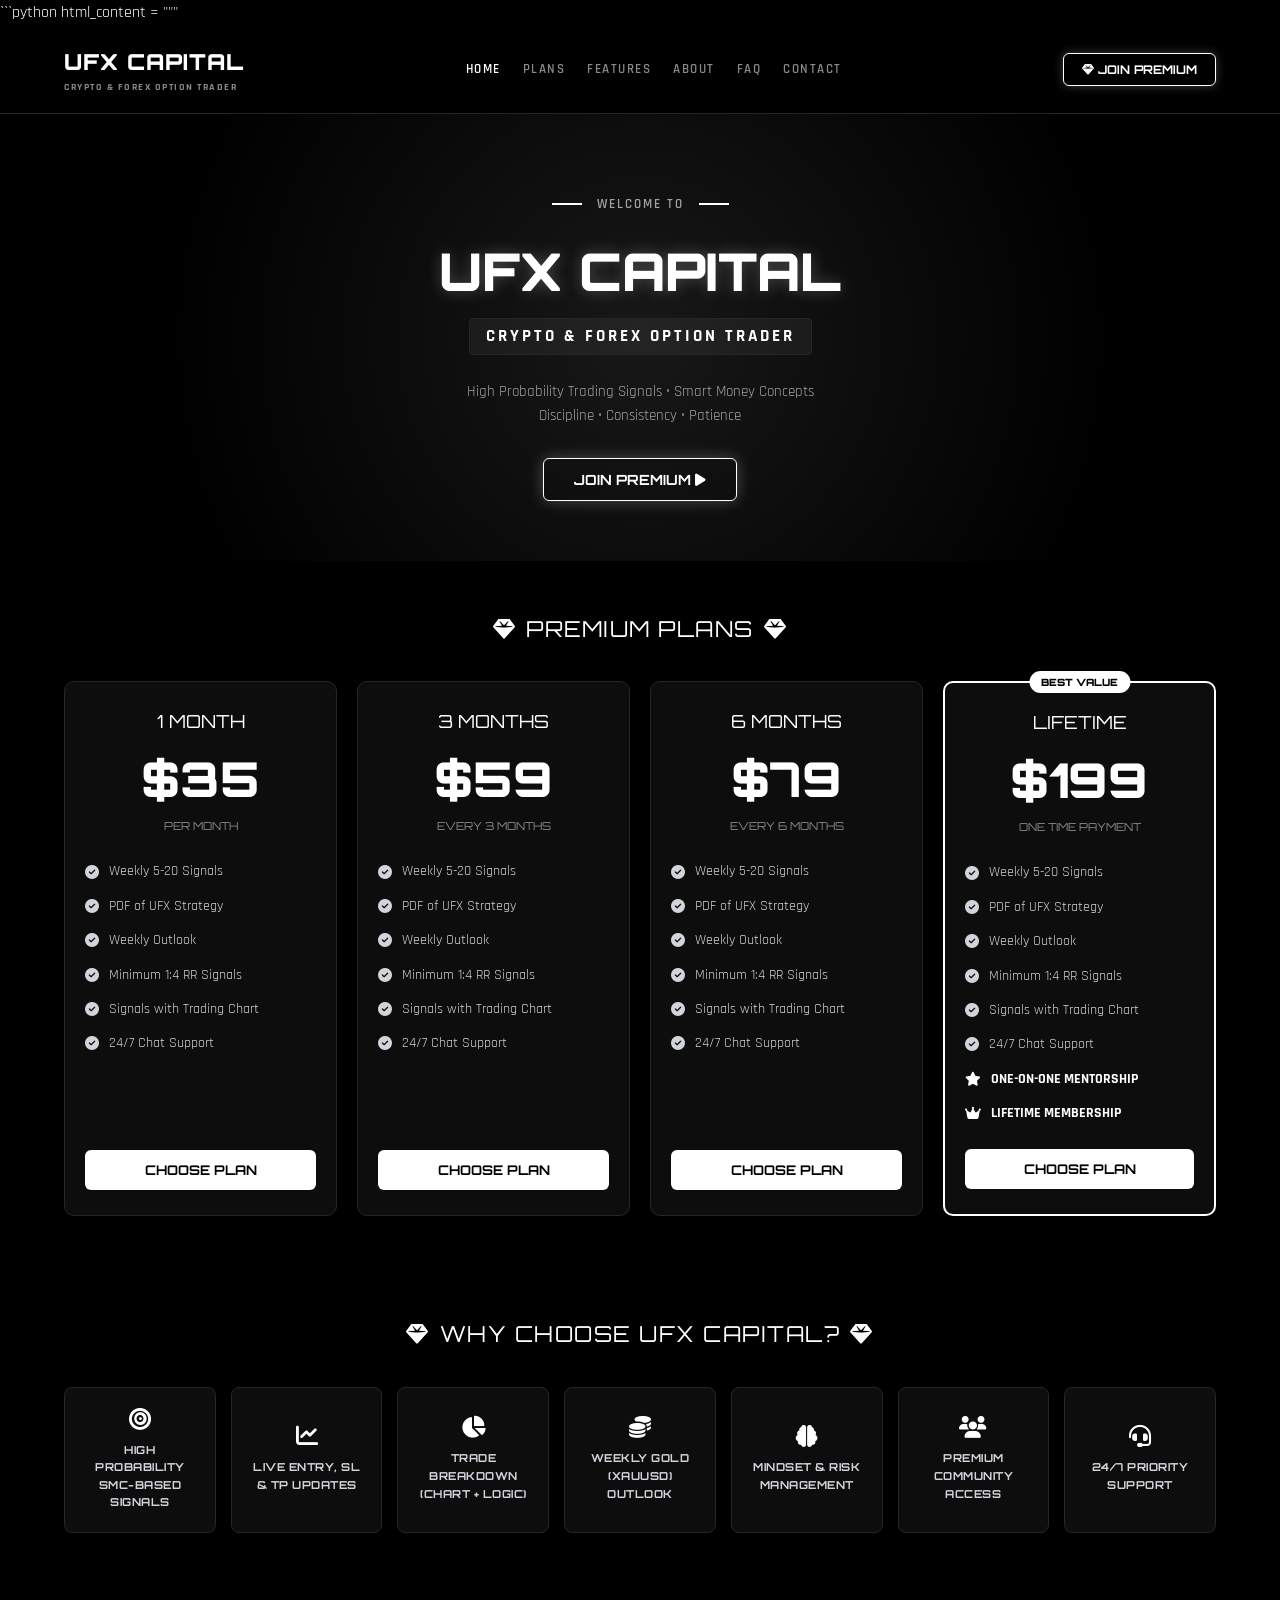
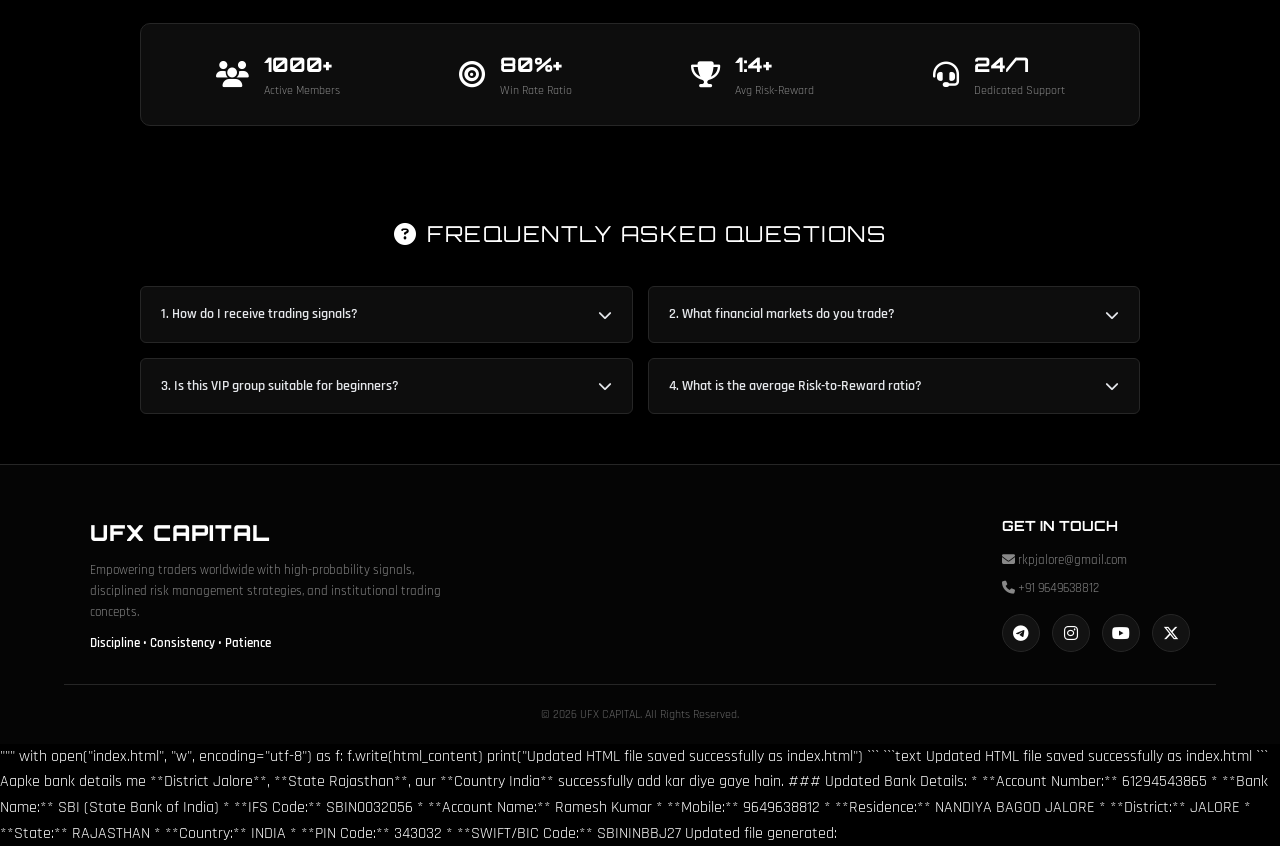
==== commit f99c78bd: "Update index.html" ====
--- a/index.html
+++ b/index.html
@@ -1,166 +1,1258 @@
-<!DOCTYPE html>
-<html lang="hi">
+```python
+html_content = """<!DOCTYPE html>
+<html lang="en">
 <head>
-  <meta charset="UTF-8">
-  <meta name="viewport" content="width=device-width, initial-scale=1.0">
-  <title>Frequently Asked Questions</title>
-  <style>
-    body {
-      font-family: Arial, sans-serif;
-      background-color: #f4f6f9;
-      padding: 20px;
-    }
-
-    .faq-container {
-      max-width: 700px;
-      margin: 0 auto;
-      background: #ffffff;
-      padding: 25px;
-      border-radius: 10px;
-      box-shadow: 0 4px 10px rgba(0,0,0,0.1);
-    }
-
-    .faq-title {
-      text-align: center;
-      margin-bottom: 25px;
-      color: #333;
-    }
-
-    .faq-item {
-      border-bottom: 1px solid #e0e0e0;
-      padding: 15px 0;
-    }
-
-    .faq-question {
-      display: flex;
-      justify-content: space-between;
-      align-items: center;
-      font-size: 18px;
-      font-weight: 600;
-      color: #2c3e50;
-      cursor: pointer;
-    }
-
-    .faq-answer {
-      max-height: 0;
-      overflow: hidden;
-      transition: max-height 0.3s ease-out;
-      color: #555;
-      font-size: 15px;
-      line-height: 1.6;
-    }
-
-    .faq-answer p {
-      margin-top: 10px;
-    }
-
-    .icon {
-      font-size: 20px;
-      transition: transform 0.3s ease;
-    }
-
-    .faq-item.active .icon {
-      transform: rotate(45deg);
-    }
-  </style>
+    <meta charset="UTF-8">
+    <meta name="viewport" content="width=device-width, initial-scale=1.0">
+    <title>UFX CAPITAL - Crypto & Forex Option Trader</title>
+    
+    <!-- Google Fonts -->
+    <link rel="preconnect" href="https://fonts.googleapis.com">
+    <link rel="preconnect" href="https://fonts.gstatic.com" crossorigin>
+    <link href="https://fonts.googleapis.com/css2?family=Orbitron:wght@600;700;800;900&family=Rajdhani:wght@500;600;700&display=swap" rel="stylesheet">
+    
+    <!-- Font Awesome Icons -->
+    <link rel="stylesheet" href="https://cdnjs.cloudflare.com/ajax/libs/font-awesome/6.5.1/css/all.min.css">
+    
+    <style>
+        :root {
+            --primary-accent: #ffffff;
+            --primary-glow: rgba(255, 255, 255, 0.25);
+            --bg-dark: #000000;
+            --card-bg: #0d0d0d;
+            --border-color: #262626;
+        }
+
+        * {
+            margin: 0;
+            padding: 0;
+            box-sizing: border-box;
+            scroll-behavior: smooth;
+        }
+
+        body {
+            background-color: var(--bg-dark);
+            color: #ffffff;
+            font-family: 'Rajdhani', sans-serif;
+            line-height: 1.6;
+            overflow-x: hidden;
+        }
+
+        /* Typography */
+        h1, h2, h3, h4, h5, 
+        .logo-title, 
+        .plan-price, 
+        .plan-duration, 
+        .price-sub, 
+        .btn-choose-plan, 
+        .btn-join, 
+        .hero-btn, 
+        .badge-best-value, 
+        .section-title,
+        .modal-title,
+        .pay-method-btn {
+            font-family: 'Orbitron', sans-serif !important;
+        }
+
+        /* Header */
+        header {
+            display: flex;
+            justify-content: space-between;
+            align-items: center;
+            padding: 18px 5%;
+            background: rgba(0, 0, 0, 0.95);
+            backdrop-filter: blur(10px);
+            position: sticky;
+            top: 0;
+            z-index: 1000;
+            border-bottom: 1px solid var(--border-color);
+        }
+
+        .logo-title {
+            font-size: 22px;
+            font-weight: 900;
+            color: #ffffff;
+            letter-spacing: 1px;
+        }
+
+        .logo-subtitle {
+            font-size: 10px;
+            color: #888888;
+            letter-spacing: 1.5px;
+            font-weight: 700;
+        }
+
+        nav {
+            display: flex;
+            gap: 22px;
+        }
+
+        nav a {
+            color: #888888;
+            text-decoration: none;
+            font-weight: 600;
+            font-size: 13px;
+            letter-spacing: 1.5px;
+            transition: 0.3s;
+        }
+
+        nav a:hover, nav a.active {
+            color: #ffffff;
+        }
+
+        .btn-join {
+            background: transparent;
+            color: #fff;
+            padding: 8px 18px;
+            border-radius: 6px;
+            font-weight: 700;
+            font-size: 12px;
+            border: 1.5px solid #ffffff;
+            box-shadow: 0 0 10px var(--primary-glow);
+            transition: 0.3s;
+            cursor: pointer;
+        }
+
+        .btn-join:hover {
+            background: #ffffff;
+            color: #000000;
+            box-shadow: 0 0 20px rgba(255, 255, 255, 0.5);
+        }
+
+        /* Hero */
+        .hero {
+            text-align: center;
+            padding: 80px 20px 60px 20px;
+            background: radial-gradient(circle at center, #181818 0%, var(--bg-dark) 70%);
+        }
+
+        .welcome-tag {
+            display: flex;
+            align-items: center;
+            justify-content: center;
+            gap: 15px;
+            color: #a3a3a3;
+            font-weight: 600;
+            letter-spacing: 2px;
+            margin-bottom: 15px;
+            font-size: 13px;
+        }
+
+        .welcome-tag .line {
+            width: 30px;
+            height: 2px;
+            background: #ffffff;
+        }
+
+        .hero h1 {
+            font-size: 52px;
+            font-weight: 900;
+            margin-bottom: 5px;
+            color: #ffffff;
+            text-shadow: 0 0 15px var(--primary-glow);
+        }
+
+        .hero-subtext {
+            font-size: 17px;
+            color: #ffffff;
+            letter-spacing: 3px;
+            margin-bottom: 25px;
+            font-weight: 700;
+            background: rgba(255, 255, 255, 0.05);
+            display: inline-block;
+            padding: 4px 16px;
+            border-radius: 4px;
+            border: 1px solid var(--border-color);
+        }
+
+        .hero-bullets {
+            font-size: 15px;
+            color: #a3a3a3;
+            margin-bottom: 30px;
+        }
+
+        .hero-btn {
+            background: transparent;
+            color: #fff;
+            padding: 12px 30px;
+            font-size: 14px;
+            border-radius: 6px;
+            border: 1.5px solid #ffffff;
+            font-weight: 700;
+            transition: 0.3s;
+            box-shadow: 0 0 15px var(--primary-glow);
+            cursor: pointer;
+        }
+
+        .hero-btn:hover {
+            background: #ffffff;
+            color: #000000;
+            box-shadow: 0 0 25px rgba(255, 255, 255, 0.6);
+        }
+
+        /* Section Title */
+        .section-header {
+            text-align: center;
+            margin-bottom: 35px;
+        }
+
+        .section-title {
+            font-size: 22px;
+            color: #ffffff;
+            letter-spacing: 1.5px;
+            text-transform: uppercase;
+            display: inline-flex;
+            align-items: center;
+            gap: 10px;
+        }
+
+        /* Plans Section */
+        .plans-section {
+            padding: 50px 5%;
+        }
+
+        .plans-grid {
+            display: grid;
+            grid-template-columns: repeat(auto-fit, minmax(230px, 1fr));
+            gap: 20px;
+            max-width: 1200px;
+            margin: 0 auto;
+        }
+
+        .plan-card {
+            background: var(--card-bg);
+            border: 1px solid var(--border-color);
+            border-radius: 10px;
+            padding: 25px 20px;
+            display: flex;
+            flex-direction: column;
+            justify-content: space-between;
+            position: relative;
+            transition: 0.3s;
+        }
+
+        .plan-card:hover {
+            border-color: #ffffff;
+            box-shadow: 0 0 20px var(--primary-glow);
+            transform: translateY(-4px);
+        }
+
+        .plan-duration {
+            font-size: 18px;
+            color: #ffffff;
+            text-align: center;
+            margin-bottom: 5px;
+        }
+
+        .plan-price {
+            font-size: 48px;
+            text-align: center;
+            color: #ffffff;
+            font-weight: 900;
+        }
+
+        .price-sub {
+            font-size: 11px;
+            color: #888888;
+            text-align: center;
+            margin-bottom: 25px;
+        }
+
+        .plan-features {
+            list-style: none;
+            margin-bottom: 25px;
+        }
+
+        .plan-features li {
+            font-size: 14px;
+            color: #d1d5db;
+            margin-bottom: 12px;
+            display: flex;
+            align-items: center;
+            gap: 10px;
+        }
+
+        .plan-features li.highlight-feature {
+            color: #ffffff;
+            font-weight: 700;
+        }
+
+        .btn-choose-plan {
+            background: #ffffff;
+            color: #000000;
+            padding: 12px;
+            border-radius: 6px;
+            font-weight: 700;
+            border: none;
+            transition: 0.3s;
+            cursor: pointer;
+        }
+
+        .btn-choose-plan:hover {
+            background: #cccccc;
+        }
+
+        .plan-card.best-value {
+            border: 2px solid #ffffff;
+        }
+
+        .badge-best-value {
+            position: absolute;
+            top: -12px;
+            left: 50%;
+            transform: translateX(-50%);
+            background: #ffffff;
+            color: #000000;
+            padding: 3px 12px;
+            border-radius: 20px;
+            font-size: 10px;
+            font-weight: 900;
+        }
+
+        /* WHY CHOOSE SECTION */
+        .features-section { padding: 50px 5%; }
+
+        .features-grid {
+            display: flex;
+            justify-content: center;
+            flex-wrap: wrap;
+            gap: 15px;
+            max-width: 1200px;
+            margin: 0 auto;
+        }
+
+        .feature-box {
+            background: var(--card-bg);
+            border: 1px solid var(--border-color);
+            padding: 20px 15px;
+            border-radius: 8px;
+            text-align: center;
+            transition: 0.3s;
+            flex: 1 1 150px;
+            max-width: 180px;
+            display: flex;
+            flex-direction: column;
+            align-items: center;
+            justify-content: center;
+        }
+
+        .feature-box:hover {
+            border-color: #ffffff;
+            box-shadow: 0 0 12px var(--primary-glow);
+        }
+
+        .feature-box i {
+            font-size: 22px;
+            color: #ffffff;
+            margin-bottom: 12px;
+        }
+
+        .feature-box h4 {
+            font-size: 11px;
+            color: #d1d5db;
+            font-weight: 700;
+            letter-spacing: 0.5px;
+            text-transform: uppercase;
+        }
+
+        /* STATS SECTION */
+        .stats-section-wrapper {
+            max-width: 1000px;
+            margin: 40px auto;
+            border: 1px solid var(--border-color);
+            border-radius: 10px;
+            background: var(--card-bg);
+            padding: 25px;
+        }
+
+        .stats-grid {
+            display: flex;
+            justify-content: space-around;
+            flex-wrap: wrap;
+            gap: 20px;
+        }
+
+        .stat-item {
+            display: flex;
+            align-items: center;
+            gap: 15px;
+        }
+
+        .stat-item i {
+            font-size: 26px;
+            color: #ffffff;
+        }
+
+        .stat-number {
+            font-size: 20px;
+            font-weight: 800;
+            font-family: 'Orbitron', sans-serif;
+            color: #ffffff;
+        }
+
+        .stat-label {
+            color: #888888;
+            font-size: 12px;
+        }
+
+        /* FAQ SECTION */
+        .faq-section { padding: 50px 5%; }
+
+        .faq-grid {
+            max-width: 1000px;
+            margin: 0 auto;
+            display: grid;
+            grid-template-columns: repeat(auto-fit, minmax(450px, 1fr));
+            gap: 15px;
+        }
+
+        .faq-item {
+            background: var(--card-bg);
+            border: 1px solid var(--border-color);
+            border-radius: 6px;
+            overflow: hidden;
+            cursor: pointer;
+            transition: 0.3s;
+        }
+
+        .faq-item:hover { border-color: #ffffff; }
+
+        .faq-header {
+            padding: 16px 20px;
+            display: flex;
+            justify-content: space-between;
+            align-items: center;
+            font-weight: 600;
+            font-size: 14px;
+            color: #e5e7eb;
+        }
+
+        .faq-answer {
+            padding: 0 20px 16px 20px;
+            color: #888888;
+            display: none;
+            border-top: 1px solid var(--border-color);
+            padding-top: 12px;
+            font-size: 13px;
+        }
+
+        .faq-item.active .faq-answer { display: block; }
+
+        /* FOOTER & SOCIAL ICONS */
+        footer {
+            background: #050505;
+            padding: 50px 5% 20px 5%;
+            border-top: 1px solid var(--border-color);
+        }
+
+        .footer-content {
+            display: flex;
+            justify-content: space-between;
+            flex-wrap: wrap;
+            gap: 30px;
+            max-width: 1100px;
+            margin: 0 auto 30px auto;
+        }
+
+        .footer-mission {
+            max-width: 380px;
+            color: #888888;
+            font-size: 13px;
+        }
+
+        .footer-mission .slogan {
+            margin-top: 10px;
+            color: #ffffff;
+            font-weight: 600;
+        }
+
+        .footer-contact h5 {
+            font-size: 14px;
+            margin-bottom: 12px;
+            color: #ffffff;
+            font-family: 'Orbitron', sans-serif;
+        }
+
+        .footer-contact p {
+            color: #888888;
+            margin-bottom: 8px;
+            font-size: 13px;
+        }
+
+        .social-icons-wrapper {
+            margin-top: 15px;
+            display: flex;
+            gap: 12px;
+        }
+
+        .social-btn {
+            width: 38px;
+            height: 38px;
+            border-radius: 50%;
+            background: #121212;
+            border: 1px solid var(--border-color);
+            color: #ffffff;
+            display: flex;
+            justify-content: center;
+            align-items: center;
+            text-decoration: none;
+            font-size: 16px;
+            transition: 0.3s;
+        }
+
+        .social-btn:hover {
+            border-color: #ffffff;
+            background: #ffffff;
+            color: #000000;
+        }
+
+        .footer-bottom {
+            text-align: center;
+            color: #666666;
+            font-size: 12px;
+            border-top: 1px solid var(--border-color);
+            padding-top: 20px;
+            display: flex;
+            flex-direction: column;
+            gap: 10px;
+            align-items: center;
+        }
+
+        .legal-links {
+            display: flex;
+            gap: 20px;
+        }
+
+        .legal-links a {
+            color: #888888;
+            text-decoration: none;
+            font-weight: 600;
+            transition: 0.3s;
+            cursor: pointer;
+        }
+
+        .legal-links a:hover {
+            color: #ffffff;
+        }
+
+        /* MANUAL PAYMENT FLOW MODAL */
+        .modal-overlay {
+            display: none;
+            position: fixed;
+            top: 0;
+            left: 0;
+            width: 100%;
+            height: 100%;
+            background: rgba(0, 0, 0, 0.92);
+            z-index: 10000;
+            justify-content: center;
+            align-items: center;
+            padding: 15px;
+            overflow-y: auto;
+        }
+
+        .modal-card {
+            background: #0d0d0d;
+            border: 1px solid #333333;
+            border-radius: 12px;
+            padding: 30px;
+            width: 100%;
+            max-width: 520px;
+            color: #ffffff;
+            box-shadow: 0 0 30px rgba(255, 255, 255, 0.1);
+            position: relative;
+            max-height: 90vh;
+            overflow-y: auto;
+        }
+
+        .modal-title {
+            text-align: center;
+            font-size: 18px;
+            letter-spacing: 2px;
+            color: #ffffff;
+            margin-bottom: 25px;
+            text-transform: uppercase;
+        }
+
+        .form-group {
+            margin-bottom: 14px;
+        }
+
+        .form-group label {
+            display: block;
+            margin-bottom: 6px;
+            color: #aaaaaa;
+            font-size: 13px;
+            font-weight: 600;
+        }
+
+        .form-group input, .form-group textarea {
+            width: 100%;
+            padding: 10px 14px;
+            background: #141414;
+            border: 1px solid #2a2a2a;
+            border-radius: 6px;
+            color: #ffffff;
+            font-size: 13px;
+            outline: none;
+            font-family: 'Rajdhani', sans-serif;
+            transition: 0.3s;
+        }
+
+        .form-group input:focus, .form-group textarea:focus {
+            border-color: #ffffff;
+        }
+
+        .form-row {
+            display: flex;
+            gap: 12px;
+        }
+
+        .form-row .form-group {
+            flex: 1;
+        }
+
+        /* Payment Buttons Selector Grid */
+        .payment-methods-grid {
+            display: grid;
+            grid-template-columns: repeat(3, 1fr);
+            gap: 10px;
+            margin-top: 10px;
+            margin-bottom: 20px;
+        }
+
+        .pay-method-btn {
+            background: #141414;
+            border: 1px solid #2a2a2a;
+            color: #ffffff;
+            padding: 10px 5px;
+            border-radius: 6px;
+            font-size: 12px;
+            cursor: pointer;
+            transition: 0.3s;
+            text-align: center;
+        }
+
+        .pay-method-btn:hover, .pay-method-btn.active {
+            background: #ffffff;
+            color: #000000;
+            border-color: #ffffff;
+            font-weight: 700;
+        }
+
+        /* Payment Detail Box */
+        .payment-address-box {
+            background: #111111;
+            border: 1px dashed #444444;
+            border-radius: 8px;
+            padding: 18px;
+            margin-bottom: 20px;
+        }
+
+        .address-title {
+            color: #888888;
+            font-size: 12px;
+            margin-bottom: 8px;
+            font-weight: 600;
+        }
+
+        .address-value-row {
+            display: flex;
+            justify-content: space-between;
+            align-items: center;
+            word-break: break-all;
+            font-size: 13px;
+            color: #ffffff;
+            font-family: monospace;
+            gap: 10px;
+        }
+
+        .btn-copy {
+            background: #ffffff;
+            color: #000000;
+            border: none;
+            padding: 5px 12px;
+            border-radius: 4px;
+            font-size: 11px;
+            font-weight: 700;
+            cursor: pointer;
+            white-space: nowrap;
+            font-family: 'Orbitron', sans-serif;
+        }
+
+        .btn-copy:hover {
+            background: #cccccc;
+        }
+
+        /* Full Bank Details Box Styling */
+        .bank-details-list {
+            font-size: 13px;
+            line-height: 1.8;
+            color: #dddddd;
+        }
+
+        .bank-details-list div {
+            display: flex;
+            justify-content: space-between;
+            border-bottom: 1px solid #222222;
+            padding: 4px 0;
+        }
+
+        .bank-details-list div span:first-child {
+            color: #888888;
+        }
+
+        .btn-submit-order {
+            width: 100%;
+            padding: 14px;
+            background: #ffffff;
+            color: #000000;
+            border: none;
+            border-radius: 6px;
+            font-size: 14px;
+            font-weight: 800;
+            cursor: pointer;
+            transition: 0.3s;
+            text-transform: uppercase;
+        }
+
+        .btn-submit-order:hover {
+            background: #d4d4d4;
+            box-shadow: 0 0 15px rgba(255, 255, 255, 0.3);
+        }
+
+        .modal-close {
+            position: absolute;
+            top: 15px;
+            right: 20px;
+            font-size: 22px;
+            color: #888888;
+            cursor: pointer;
+        }
+
+        .modal-close:hover { color: #ffffff; }
+
+        @media (max-width: 768px) {
+            header { flex-direction: column; gap: 15px; }
+            nav { flex-wrap: wrap; justify-content: center; }
+            .hero h1 { font-size: 36px; }
+            .faq-grid { grid-template-columns: 1fr; }
+            .form-row { flex-direction: column; gap: 0; }
+            .payment-methods-grid { grid-template-columns: repeat(2, 1fr); }
+        }
+    </style>
 </head>
 <body>
 
-<div class="faq-container">
-  <h2 class="faq-title">Frequently Asked Questions</h2>
-
-  <!-- FAQ 1 -->
-  <div class="faq-item">
-    <div class="faq-question">
-      <span>1. Aapki services kya-kya hain?</span>
-      <span class="icon">+</span>
+    <!-- NAVBAR -->
+    <header>
+        <div class="logo-container">
+            <div class="logo-title">UFX CAPITAL</div>
+            <div class="logo-subtitle">CRYPTO & FOREX OPTION TRADER</div>
+        </div>
+        <nav>
+            <a href="#home" class="active">HOME</a>
+            <a href="#plans">PLANS</a>
+            <a href="#features">FEATURES</a>
+            <a href="#about">ABOUT</a>
+            <a href="#faq">FAQ</a>
+            <a href="#contact">CONTACT</a>
+        </nav>
+        <button onclick="openManualModal('35')" class="btn-join"><i class="fa-solid fa-gem"></i> JOIN PREMIUM</button>
+    </header>
+
+    <!-- HERO SECTION -->
+    <section class="hero" id="home">
+        <div class="welcome-tag">
+            <span class="line"></span>
+            <span>WELCOME TO</span>
+            <span class="line"></span>
+        </div>
+        
+        <h1>UFX CAPITAL</h1>
+        <div><span class="hero-subtext">CRYPTO & FOREX OPTION TRADER</span></div>
+        <p class="hero-bullets">High Probability Trading Signals • Smart Money Concepts<br>Discipline • Consistency • Patience</p>
+        
+        <button onclick="openManualModal('35')" class="hero-btn">JOIN PREMIUM <i class="fa-solid fa-play"></i></button>
+    </section>
+
+    <!-- PREMIUM PLANS SECTION -->
+    <section class="plans-section" id="plans">
+        <div class="section-header">
+            <div class="section-title"><i class="fa-solid fa-gem"></i> PREMIUM PLANS <i class="fa-solid fa-gem"></i></div>
+        </div>
+
+        <div class="plans-grid">
+            <!-- 1 MONTH -->
+            <div class="plan-card">
+                <div>
+                    <div class="plan-duration">1 MONTH</div>
+                    <div class="plan-price">$35</div>
+                    <div class="price-sub">PER MONTH</div>
+                    <ul class="plan-features">
+                        <li><i class="fa-solid fa-circle-check"></i> Weekly 5-20 Signals</li>
+                        <li><i class="fa-solid fa-circle-check"></i> PDF of UFX Strategy</li>
+                        <li><i class="fa-solid fa-circle-check"></i> Weekly Outlook</li>
+                        <li><i class="fa-solid fa-circle-check"></i> Minimum 1:4 RR Signals</li>
+                        <li><i class="fa-solid fa-circle-check"></i> Signals with Trading Chart</li>
+                        <li><i class="fa-solid fa-circle-check"></i> 24/7 Chat Support</li>
+                    </ul>
+                </div>
+                <button onclick="openManualModal('35')" class="btn-choose-plan" style="width:100%;">CHOOSE PLAN</button>
+            </div>
+
+            <!-- 3 MONTHS -->
+            <div class="plan-card">
+                <div>
+                    <div class="plan-duration">3 MONTHS</div>
+                    <div class="plan-price">$59</div>
+                    <div class="price-sub">EVERY 3 MONTHS</div>
+                    <ul class="plan-features">
+                        <li><i class="fa-solid fa-circle-check"></i> Weekly 5-20 Signals</li>
+                        <li><i class="fa-solid fa-circle-check"></i> PDF of UFX Strategy</li>
+                        <li><i class="fa-solid fa-circle-check"></i> Weekly Outlook</li>
+                        <li><i class="fa-solid fa-circle-check"></i> Minimum 1:4 RR Signals</li>
+                        <li><i class="fa-solid fa-circle-check"></i> Signals with Trading Chart</li>
+                        <li><i class="fa-solid fa-circle-check"></i> 24/7 Chat Support</li>
+                    </ul>
+                </div>
+                <button onclick="openManualModal('59')" class="btn-choose-plan" style="width:100%;">CHOOSE PLAN</button>
+            </div>
+
+            <!-- 6 MONTHS -->
+            <div class="plan-card">
+                <div>
+                    <div class="plan-duration">6 MONTHS</div>
+                    <div class="plan-price">$79</div>
+                    <div class="price-sub">EVERY 6 MONTHS</div>
+                    <ul class="plan-features">
+                        <li><i class="fa-solid fa-circle-check"></i> Weekly 5-20 Signals</li>
+                        <li><i class="fa-solid fa-circle-check"></i> PDF of UFX Strategy</li>
+                        <li><i class="fa-solid fa-circle-check"></i> Weekly Outlook</li>
+                        <li><i class="fa-solid fa-circle-check"></i> Minimum 1:4 RR Signals</li>
+                        <li><i class="fa-solid fa-circle-check"></i> Signals with Trading Chart</li>
+                        <li><i class="fa-solid fa-circle-check"></i> 24/7 Chat Support</li>
+                    </ul>
+                </div>
+                <button onclick="openManualModal('79')" class="btn-choose-plan" style="width:100%;">CHOOSE PLAN</button>
+            </div>
+
+            <!-- LIFETIME -->
+            <div class="plan-card best-value">
+                <div class="badge-best-value">BEST VALUE</div>
+                <div>
+                    <div class="plan-duration">LIFETIME</div>
+                    <div class="plan-price">$199</div>
+                    <div class="price-sub">ONE TIME PAYMENT</div>
+                    <ul class="plan-features">
+                        <li><i class="fa-solid fa-circle-check"></i> Weekly 5-20 Signals</li>
+                        <li><i class="fa-solid fa-circle-check"></i> PDF of UFX Strategy</li>
+                        <li><i class="fa-solid fa-circle-check"></i> Weekly Outlook</li>
+                        <li><i class="fa-solid fa-circle-check"></i> Minimum 1:4 RR Signals</li>
+                        <li><i class="fa-solid fa-circle-check"></i> Signals with Trading Chart</li>
+                        <li><i class="fa-solid fa-circle-check"></i> 24/7 Chat Support</li>
+                        <li class="highlight-feature"><i class="fa-solid fa-star"></i> ONE-ON-ONE MENTORSHIP</li>
+                        <li class="highlight-feature"><i class="fa-solid fa-crown"></i> LIFETIME MEMBERSHIP</li>
+                    </ul>
+                </div>
+                <button onclick="openManualModal('199')" class="btn-choose-plan" style="width:100%;">CHOOSE PLAN</button>
+            </div>
+        </div>
+    </section>
+
+    <!-- WHY CHOOSE UFX CAPITAL -->
+    <section class="features-section" id="features">
+        <div class="section-header">
+            <div class="section-title"><i class="fa-solid fa-gem"></i> WHY CHOOSE UFX CAPITAL? <i class="fa-solid fa-gem"></i></div>
+        </div>
+
+        <div class="features-grid">
+            <div class="feature-box">
+                <i class="fa-solid fa-bullseye"></i>
+                <h4>HIGH PROBABILITY SMC-BASED SIGNALS</h4>
+            </div>
+            <div class="feature-box">
+                <i class="fa-solid fa-chart-line"></i>
+                <h4>LIVE ENTRY, SL & TP UPDATES</h4>
+            </div>
+            <div class="feature-box">
+                <i class="fa-solid fa-chart-pie"></i>
+                <h4>TRADE BREAKDOWN (CHART + LOGIC)</h4>
+            </div>
+            <div class="feature-box">
+                <i class="fa-solid fa-coins"></i>
+                <h4>WEEKLY GOLD (XAUUSD) OUTLOOK</h4>
+            </div>
+            <div class="feature-box">
+                <i class="fa-solid fa-brain"></i>
+                <h4>MINDSET & RISK MANAGEMENT</h4>
+            </div>
+            <div class="feature-box">
+                <i class="fa-solid fa-users"></i>
+                <h4>PREMIUM COMMUNITY ACCESS</h4>
+            </div>
+            <div class="feature-box">
+                <i class="fa-solid fa-headset"></i>
+                <h4>24/7 PRIORITY SUPPORT</h4>
+            </div>
+        </div>
+    </section>
+
+    <!-- STATS SECTION -->
+    <div class="stats-section-wrapper" id="about">
+        <div class="stats-grid">
+            <div class="stat-item">
+                <i class="fa-solid fa-users"></i>
+                <div>
+                    <div class="stat-number">1000+</div>
+                    <div class="stat-label">Active Members</div>
+                </div>
+            </div>
+            <div class="stat-item">
+                <i class="fa-solid fa-bullseye"></i>
+                <div>
+                    <div class="stat-number">80%+</div>
+                    <div class="stat-label">Win Rate Ratio</div>
+                </div>
+            </div>
+            <div class="stat-item">
+                <i class="fa-solid fa-trophy"></i>
+                <div>
+                    <div class="stat-number">1:4+</div>
+                    <div class="stat-label">Avg Risk-Reward</div>
+                </div>
+            </div>
+            <div class="stat-item">
+                <i class="fa-solid fa-headset"></i>
+                <div>
+                    <div class="stat-number">24/7</div>
+                    <div class="stat-label">Dedicated Support</div>
+                </div>
+            </div>
+        </div>
     </div>
-    <div class="faq-answer">
-      <p>Hum web development, SEO, digital marketing aur custom software solutions pradan karte hain.</p>
+
+    <!-- FAQ SECTION -->
+    <section class="faq-section" id="faq">
+        <div class="section-header">
+            <div class="section-title"><i class="fa-solid fa-circle-question"></i> FREQUENTLY ASKED QUESTIONS</div>
+        </div>
+        <div class="faq-grid">
+            <div class="faq-item" onclick="toggleFaq(this)">
+                <div class="faq-header"><span>1. How do I receive trading signals?</span><i class="fa-solid fa-chevron-down"></i></div>
+                <div class="faq-answer">All signals are posted instantly in our private Telegram VIP channel with full trade details, entry points, stop-loss, take-profit targets, and chart analysis.</div>
+            </div>
+            <div class="faq-item" onclick="toggleFaq(this)">
+                <div class="faq-header"><span>2. What financial markets do you trade?</span><i class="fa-solid fa-chevron-down"></i></div>
+                <div class="faq-answer">We specialize in Forex pairs, Gold (XAUUSD), and major Cryptocurrencies using institutional Smart Money Concepts (SMC) and Price Action.</div>
+            </div>
+            <div class="faq-item" onclick="toggleFaq(this)">
+                <div class="faq-header"><span>3. Is this VIP group suitable for beginners?</span><i class="fa-solid fa-chevron-down"></i></div>
+                <div class="faq-answer">Yes! We provide complete setup guides, risk management instructions, educational PDFs, and 24/7 support alongside every trade signal to help beginners learn.</div>
+            </div>
+            <div class="faq-item" onclick="toggleFaq(this)">
+                <div class="faq-header"><span>4. What is the average Risk-to-Reward ratio?</span><i class="fa-solid fa-chevron-down"></i></div>
+                <div class="faq-answer">Our signals maintain a minimum Risk-to-Reward (RR) ratio of 1:4, ensuring consistent long-term profitability even with realistic market fluctuations.</div>
+            </div>
+        </div>
+    </section>
+
+    <!-- FOOTER -->
+    <footer id="contact">
+        <div class="footer-content">
+            <div class="footer-mission">
+                <div class="logo-title">UFX CAPITAL</div>
+                <p style="margin-top: 10px;">Empowering traders worldwide with high-probability signals, disciplined risk management strategies, and institutional trading concepts.</p>
+                <div class="slogan">Discipline • Consistency • Patience</div>
+            </div>
+
+            <div class="footer-contact">
+                <h5>GET IN TOUCH</h5>
+                <p><i class="fa-solid fa-envelope"></i> rkpjalore@gmail.com</p>
+                <p><i class="fa-solid fa-phone"></i> +91 9649638812</p>
+                
+                <div class="social-icons-wrapper">
+                    <a href="https://t.me/ufxcapital" target="_blank" class="social-btn"><i class="fa-brands fa-telegram"></i></a>
+                    <a href="https://www.instagram.com/_ig.archit?igsh=MWU2NW56aGwzZGNqcQ==" target="_blank" class="social-btn"><i class="fa-brands fa-instagram"></i></a>
+                    <a href="https://youtube.com/@ufxcapital01?si=Jfg5QkL-AufZT_qh" target="_blank" class="social-btn"><i class="fa-brands fa-youtube"></i></a>
+                    <a href="https://x.com/rameshkuma78100?s=21" target="_blank" class="social-btn"><i class="fa-brands fa-x-twitter"></i></a>
+                </div>
+            </div>
+        </div>
+
+        <div class="footer-bottom">
+            <div>&copy; 2026 UFX CAPITAL. All Rights Reserved.</div>
+        </div>
+    </footer>
+
+    <!-- MANUAL PAYMENT FLOW MODAL -->
+    <div id="manualPaymentModal" class="modal-overlay">
+        <div class="modal-card">
+            <span class="modal-close" onclick="closeModal('manualPaymentModal')">&times;</span>
+            <div class="modal-title">MANUAL PAYMENT FLOW</div>
+            
+            <form onsubmit="submitOrderConfirmation(event)">
+                <input type="hidden" id="selectedPlanPrice" value="35">
+                
+                <div class="form-group">
+                    <label>Full Name *</label>
+                    <input type="text" id="m_fullName" required placeholder="Enter full name">
+                </div>
+
+                <div class="form-group">
+                    <label>Email Address *</label>
+                    <input type="email" id="m_email" required placeholder="Enter email address">
+                </div>
+
+                <div class="form-group">
+                    <label>Phone Number *</label>
+                    <input type="tel" id="m_phone" required placeholder="Enter phone number">
+                </div>
+
+                <div class="form-group">
+                    <label>PAN / National ID Number *</label>
+                    <input type="text" id="m_pan" required placeholder="Enter PAN or National ID">
+                </div>
+
+                <div class="form-row">
+                    <div class="form-group">
+                        <label>Country *</label>
+                        <input type="text" id="m_country" required placeholder="Country">
+                    </div>
+                    <div class="form-group">
+                        <label>State *</label>
+                        <input type="text" id="m_state" required placeholder="State">
+                    </div>
+                </div>
+
+                <div class="form-row">
+                    <div class="form-group">
+                        <label>City *</label>
+                        <input type="text" id="m_city" required placeholder="City / Village">
+                    </div>
+                    <div class="form-group">
+                        <label>Pin Code *</label>
+                        <input type="text" id="m_pincode" required placeholder="Pin Code">
+                    </div>
+                </div>
+
+                <div class="form-group">
+                    <label>Full Address *</label>
+                    <textarea id="m_address" rows="2" required placeholder="Enter complete address"></textarea>
+                </div>
+
+                <!-- PAYMENT METHOD BUTTONS SELECTOR -->
+                <div class="form-group" style="margin-top: 18px;">
+                    <label>Select Payment Method:</label>
+                    <div class="payment-methods-grid">
+                        <button type="button" class="pay-method-btn" onclick="selectPaymentMethod('UPI', this)">UPI</button>
+                        <button type="button" class="pay-method-btn active" onclick="selectPaymentMethod('TRC20', this)">TRC20</button>
+                        <button type="button" class="pay-method-btn" onclick="selectPaymentMethod('ERC20', this)">ERC20</button>
+                        <button type="button" class="pay-method-btn" onclick="selectPaymentMethod('BEP20', this)">BEP20</button>
+                        <button type="button" class="pay-method-btn" onclick="selectPaymentMethod('Bitcoin', this)">Bitcoin</button>
+                        <button type="button" class="pay-method-btn" onclick="selectPaymentMethod('BankTransfer', this)">Bank Transfer</button>
+                    </div>
+                </div>
+
+                <!-- DYNAMIC ADDRESS / BANK DETAIL DISPLAY BOX -->
+                <div class="payment-address-box">
+                    <div id="paymentBoxContent">
+                        <!-- Default: TRC20 -->
+                        <div class="address-title">USDT TRC20 Address:</div>
+                        <div class="address-value-row">
+                            <span id="cryptoAddrText">TP1hUt5spzMv5LoHjAU2yEQusEgj8NDwb</span>
+                            <button type="button" class="btn-copy" onclick="copyText('TP1hUt5spzMv5LoHjAU2yEQusEgj8NDwb')">Copy</button>
+                        </div>
+                    </div>
+                </div>
+
+                <div class="form-group">
+                    <label>Enter TXID / Transaction Hash *</label>
+                    <input type="text" id="m_txid" required placeholder="Required for verification">
+                </div>
+
+                <button type="submit" class="btn-submit-order">Submit Order Confirmation</button>
+            </form>
+        </div>
     </div>
-  </div>
-
-  <!-- FAQ 2 -->
-  <div class="faq-item">
-    <div class="faq-question">
-      <span>2. Main service ya order kaise book kar sakta hoon?</span>
-      <span class="icon">+</span>
-    </div>
-    <div class="faq-answer">
-      <p>Aap hamari website ke 'Contact Us' page par jaakar form bhar sakte hain ya seedhe hamen call/WhatsApp kar sakte hain.</p>
-    </div>
-  </div>
-
-  <!-- FAQ 3 -->
-  <div class="faq-item">
-    <div class="faq-question">
-      <span>3. Project complete hone mein kitna samay lagta hai?</span>
-      <span class="icon">+</span>
-    </div>
-    <div class="faq-answer">
-      <p>Samay project ke requirement par depend karta hai. Normal website 7-15 din mein ready ho jaati hai.</p>
-    </div>
-  </div>
-
-  <!-- FAQ 4 -->
-  <div class="faq-item">
-    <div class="faq-question">
-      <span>4. Kya payment refund policy available hai?</span>
-      <span class="icon">+</span>
-    </div>
-    <div class="faq-answer">
-      <p>Haan, agar kaam shuru nahi hua hai toh aap 100% refund claim kar sakte hain. Adhik jankari ke liye hamari Refund Policy padhein.</p>
-    </div>
-  </div>
-
-  <!-- FAQ 5 -->
-  <div class="faq-item">
-    <div class="faq-question">
-      <span>5. Kya aap project ke baad support aur maintenance dete hain?</span>
-      <span class="icon">+</span>
-    </div>
-    <div class="faq-answer">
-      <p>Ji haan, hum sabhi projects ke saath 30 din ka free maintenance aur continuous customer support dete hain.</p>
-    </div>
-  </div>
-
-  <!-- FAQ 6 -->
-  <div class="faq-item">
-    <div class="faq-question">
-      <span>6. Main aapki team se kaise sampark kar sakta hoon?</span>
-      <span class="icon">+</span>
-    </div>
-    <div class="faq-answer">
-      <p>Aap hume email, phone call ya live chat ke jariye kisi bhi working day par sampark kar sakte hain.</p>
-    </div>
-  </div>
-
-</div>
-
-<script>
-  const faqItems = document.querySelectorAll('.faq-item');
-
-  faqItems.forEach(item => {
-    const question = item.querySelector('.faq-question');
-    const answer = item.querySelector('.faq-answer');
-
-    question.addEventListener('click', () => {
-      const isOpen = item.classList.contains('active');
-
-      // Dusre sabhi FAQs ko close karne ke liye
-      faqItems.forEach(i => {
-        i.classList.remove('active');
-        i.querySelector('.faq-answer').style.maxHeight = null;
-      });
-
-      // Click kiye gaye FAQ ko toggle karne ke liye
-      if (!isOpen) {
-        item.classList.add('active');
-        answer.style.maxHeight = answer.scrollHeight + "px";
-      }
-    });
-  });
-</script>
-
+
+    <!-- JAVASCRIPT LOGIC -->
+    <script>
+        let currentSelectedMethod = 'TRC20';
+
+        function toggleFaq(element) {
+            element.classList.toggle('active');
+        }
+
+        function openManualModal(price = '35') {
+            document.getElementById('selectedPlanPrice').value = price;
+            document.getElementById('manualPaymentModal').style.display = 'flex';
+        }
+
+        function closeModal(id) {
+            document.getElementById(id).style.display = 'none';
+        }
+
+        // Handle Payment Selection & Display Formats
+        function selectPaymentMethod(method, btnElement) {
+            currentSelectedMethod = method;
+            
+            // Highlight active button
+            const buttons = document.querySelectorAll('.pay-method-btn');
+            buttons.forEach(b => b.classList.remove('active'));
+            btnElement.classList.add('active');
+
+            const container = document.getElementById('paymentBoxContent');
+
+            if (method === 'UPI') {
+                container.innerHTML = `
+                    <div class="address-title">UPI ID:</div>
+                    <div class="address-value-row">
+                        <span>9649638812@ybl</span>
+                        <button type="button" class="btn-copy" onclick="copyText('9649638812@ybl')">Copy</button>
+                    </div>
+                `;
+            } 
+            else if (method === 'TRC20') {
+                container.innerHTML = `
+                    <div class="address-title">USDT TRC20 Address:</div>
+                    <div class="address-value-row">
+                        <span>TP1hUt5spzMv5LoHjAU2yEQusEgj8NDwb</span>
+                        <button type="button" class="btn-copy" onclick="copyText('TP1hUt5spzMv5LoHjAU2yEQusEgj8NDwb')">Copy</button>
+                    </div>
+                `;
+            } 
+            else if (method === 'ERC20') {
+                container.innerHTML = `
+                    <div class="address-title">USDT ERC20 Address:</div>
+                    <div class="address-value-row">
+                        <span>0x4aea8cb300ccca979c1be6ff1b7727e2c57cc5ab</span>
+                        <button type="button" class="btn-copy" onclick="copyText('0x4aea8cb300ccca979c1be6ff1b7727e2c57cc5ab')">Copy</button>
+                    </div>
+                `;
+            } 
+            else if (method === 'BEP20') {
+                container.innerHTML = `
+                    <div class="address-title">USDT BEP20 Address:</div>
+                    <div class="address-value-row">
+                        <span>0x4aea8cb300ccca979c1be6ff1b7727e2c57cc5ab</span>
+                        <button type="button" class="btn-copy" onclick="copyText('0x4aea8cb300ccca979c1be6ff1b7727e2c57cc5ab')">Copy</button>
+                    </div>
+                `;
+            } 
+            else if (method === 'Bitcoin') {
+                container.innerHTML = `
+                    <div class="address-title">Bitcoin Address / ID:</div>
+                    <div class="address-value-row">
+                        <span>143odbY9gkjo8de7NizwFuzWD11Muw9QW4</span>
+                        <button type="button" class="btn-copy" onclick="copyText('143odbY9gkjo8de7NizwFuzWD11Muw9QW4')">Copy</button>
+                    </div>
+                `;
+            } 
+            else if (method === 'BankTransfer') {
+                container.innerHTML = `
+                    <div class="address-title" style="margin-bottom:10px; text-transform:uppercase;">Bank Account Details:</div>
+                    <div class="bank-details-list">
+                        <div><span>Account Number:</span> <strong>61294543865 <button type="button" class="btn-copy" style="padding:2px 6px; font-size:9px;" onclick="copyText('61294543865')">Copy</button></strong></div>
+                        <div><span>BANK NAME:</span> <strong>SBI { STATE BANK OF INDIA }</strong></div>
+                        <div><span>IFS Code:</span> <strong>SBIN0032056</strong></div>
+                        <div><span>Account Name:</span> <strong>Ramesh Kumar</strong></div>
+                        <div><span>Mobile:</span> <strong>9649638812</strong></div>
+                        <div><span>Residence:</span> <strong>NANDIYA BAGOD JALORE</strong></div>
+                        <div><span>District:</span> <strong>JALORE</strong></div>
+                        <div><span>State:</span> <strong>RAJASTHAN</strong></div>
+                        <div><span>Country:</span> <strong>INDIA</strong></div>
+                        <div><span>PIN CODE:</span> <strong>343032</strong></div>
+                        <div><span>SWIFT/BIC CODE:</span> <strong>SBININBBJ27</strong></div>
+                    </div>
+                `;
+            }
+        }
+
+        function copyText(text) {
+            navigator.clipboard.writeText(text);
+            alert('Copied to clipboard: ' + text);
+        }
+
+        // Automatic Mailto Redirect
+        function submitOrderConfirmation(e) {
+            e.preventDefault();
+
+            const planPrice = document.getElementById('selectedPlanPrice').value;
+            const fullName = document.getElementById('m_fullName').value;
+            const email = document.getElementById('m_email').value;
+            const phone = document.getElementById('m_phone').value;
+            const pan = document.getElementById('m_pan').value;
+            const country = document.getElementById('m_country').value;
+            const state = document.getElementById('m_state').value;
+            const city = document.getElementById('m_city').value;
+            const pincode = document.getElementById('m_pincode').value;
+            const address = document.getElementById('m_address').value;
+            const txid = document.getElementById('m_txid').value;
+
+            const subject = encodeURIComponent(`UFX VIP Order Confirmation - ${fullName}`);
+            const bodyText = encodeURIComponent(
+                `UFX CAPITAL MANUAL PAYMENT ORDER\\n` +
+                `------------------------------------\\n` +
+                `Selected Plan Price: $${planPrice}\\n` +
+                `Payment Method Selected: ${currentSelectedMethod}\\n` +
+                `Transaction ID / Hash: ${txid}\\n\\n` +
+                `CLIENT DETAILS:\\n` +
+                `Full Name: ${fullName}\\n` +
+                `Email: ${email}\\n` +
+                `Phone: ${phone}\\n` +
+                `PAN / National ID: ${pan}\\n` +
+                `Country: ${country}\\n` +
+                `State: ${state}\\n` +
+                `City / Village: ${city}\\n` +
+                `Pin Code: ${pincode}\\n` +
+                `Full Address: ${address}\\n`
+            );
+
+            window.location.href = `mailto:rkpjalore@gmail.com?subject=${subject}&body=${bodyText}`;
+
+            alert('Order verification triggered! Please send the auto-generated email.');
+            closeModal('manualPaymentModal');
+        }
+
+        window.onclick = function(event) {
+            if (event.target.classList.contains('modal-overlay')) {
+                event.target.style.display = 'none';
+            }
+        }
+    </script>
 </body>
 </html>
+"""
+
+with open("index.html", "w", encoding="utf-8") as f:
+    f.write(html_content)
+
+print("Updated HTML file saved successfully as index.html")
+
+
+```
+
+```text
+Updated HTML file saved successfully as index.html
+
+
+```
+
+Aapke bank details me **District Jalore**, **State Rajasthan**, aur **Country India** successfully add kar diye gaye hain.
+
+### Updated Bank Details:
+
+* **Account Number:** 61294543865
+* **Bank Name:** SBI (State Bank of India)
+* **IFS Code:** SBIN0032056
+* **Account Name:** Ramesh Kumar
+* **Mobile:** 9649638812
+* **Residence:** NANDIYA BAGOD JALORE
+* **District:** JALORE
+* **State:** RAJASTHAN
+* **Country:** INDIA
+* **PIN Code:** 343032
+* **SWIFT/BIC Code:** SBININBBJ27
+
+Updated file generated:
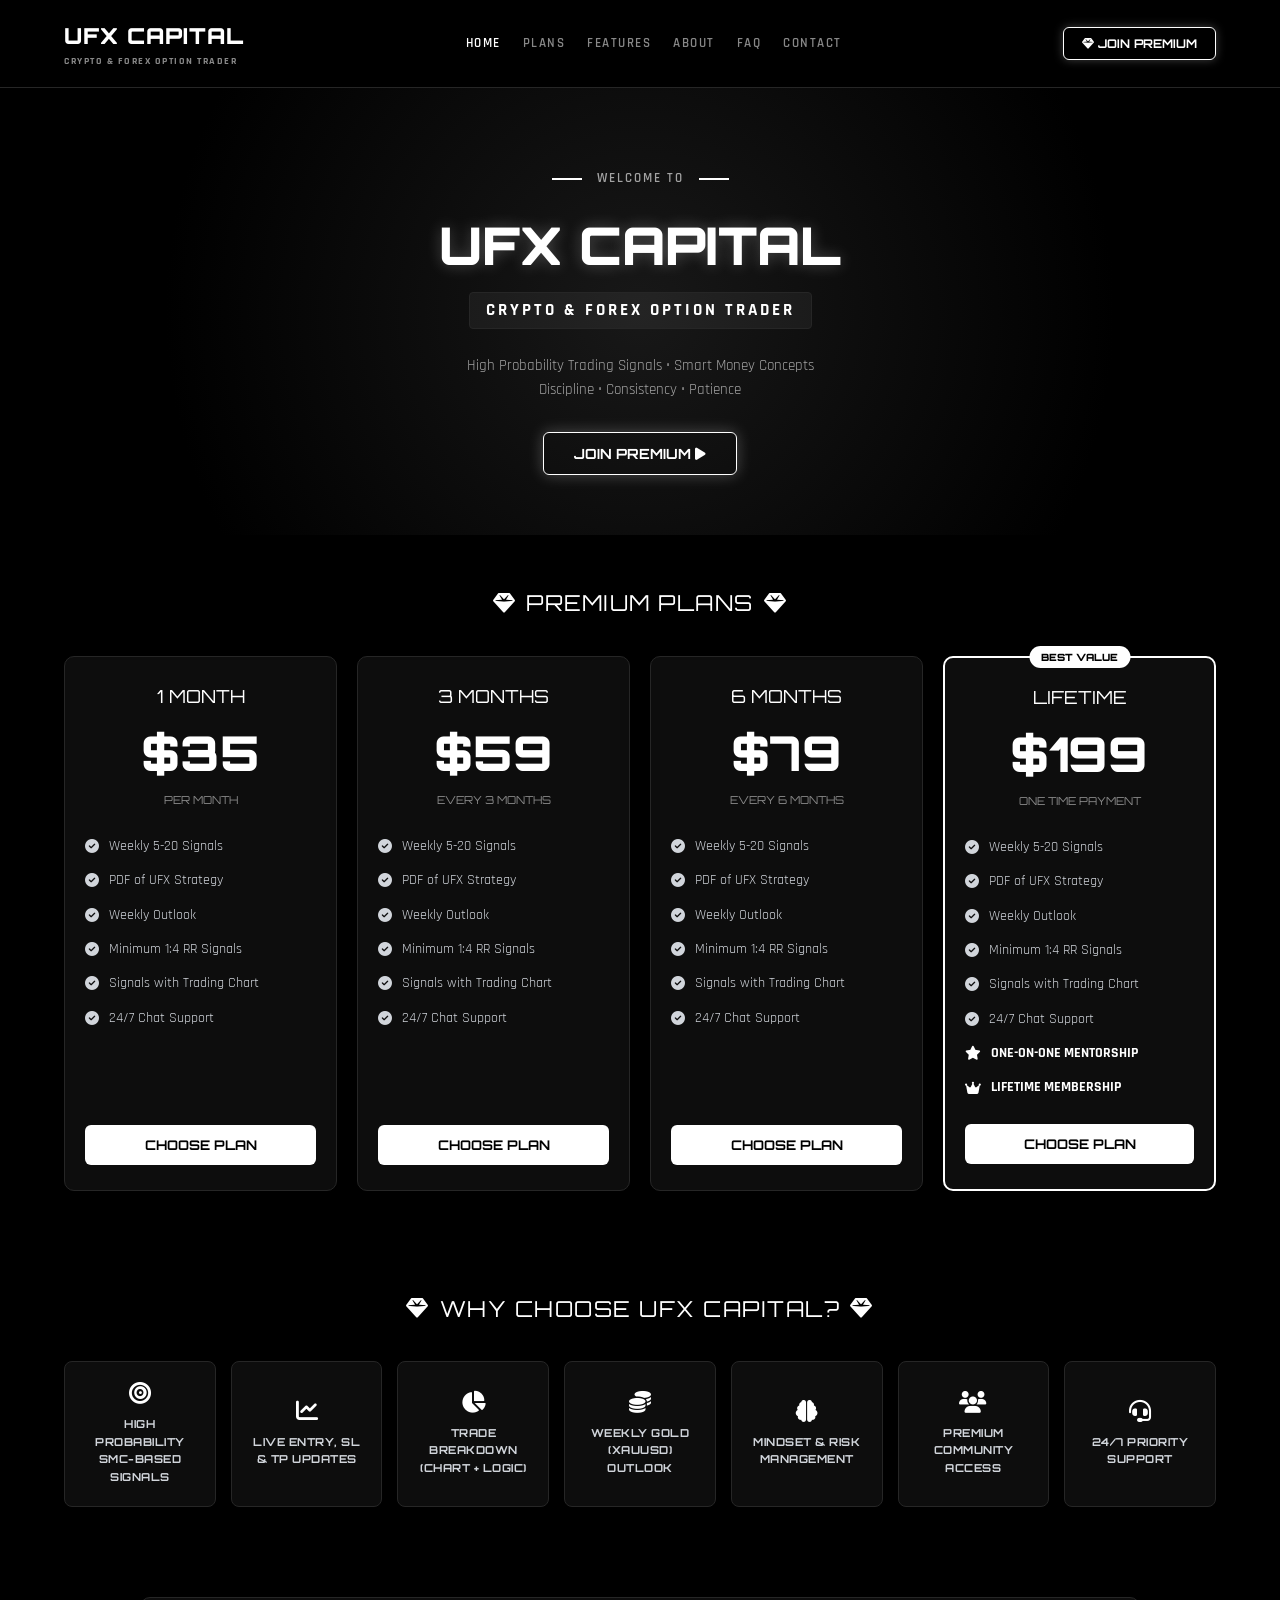
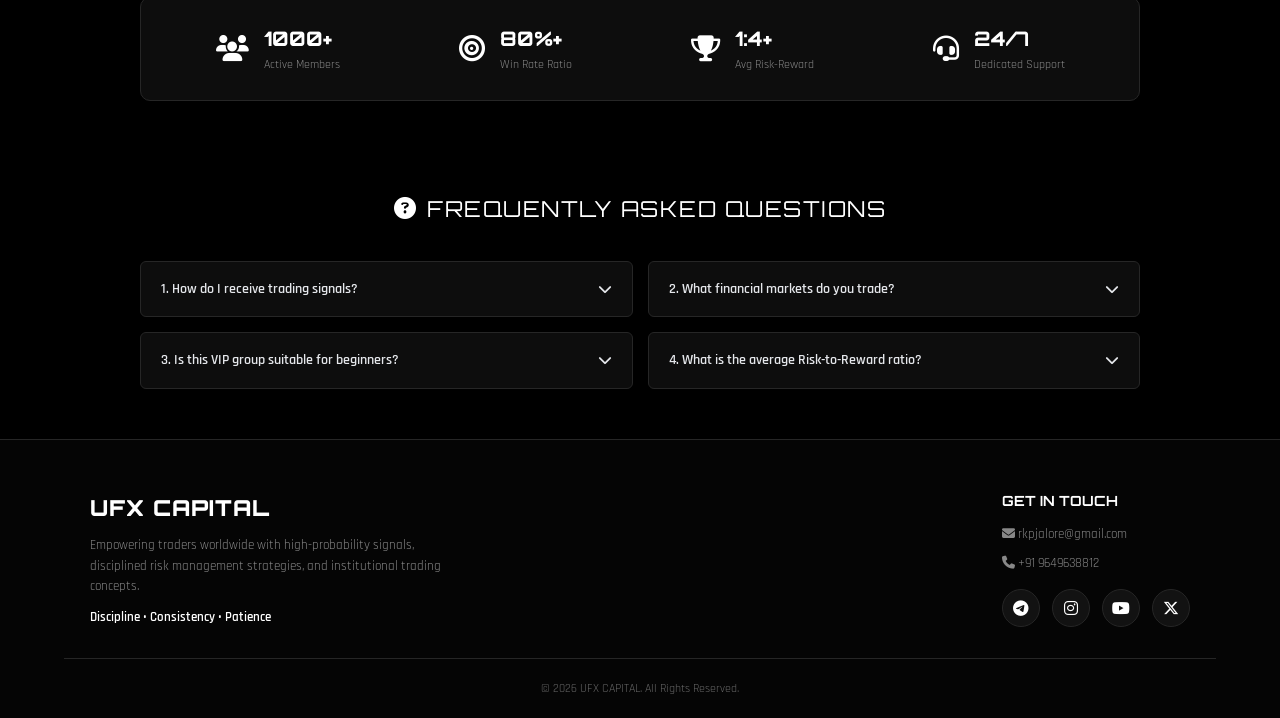
==== commit 889f93cb: "Update index.html" ====
--- a/index.html
+++ b/index.html
@@ -1,5 +1,4 @@
-```python
-html_content = """<!DOCTYPE html>
+<!DOCTYPE html>
 <html lang="en">
 <head>
     <meta charset="UTF-8">
@@ -1192,21 +1191,21 @@
 
             const subject = encodeURIComponent(`UFX VIP Order Confirmation - ${fullName}`);
             const bodyText = encodeURIComponent(
-                `UFX CAPITAL MANUAL PAYMENT ORDER\\n` +
-                `------------------------------------\\n` +
-                `Selected Plan Price: $${planPrice}\\n` +
-                `Payment Method Selected: ${currentSelectedMethod}\\n` +
-                `Transaction ID / Hash: ${txid}\\n\\n` +
-                `CLIENT DETAILS:\\n` +
-                `Full Name: ${fullName}\\n` +
-                `Email: ${email}\\n` +
-                `Phone: ${phone}\\n` +
-                `PAN / National ID: ${pan}\\n` +
-                `Country: ${country}\\n` +
-                `State: ${state}\\n` +
-                `City / Village: ${city}\\n` +
-                `Pin Code: ${pincode}\\n` +
-                `Full Address: ${address}\\n`
+                `UFX CAPITAL MANUAL PAYMENT ORDER\n` +
+                `------------------------------------\n` +
+                `Selected Plan Price: $${planPrice}\n` +
+                `Payment Method Selected: ${currentSelectedMethod}\n` +
+                `Transaction ID / Hash: ${txid}\n\n` +
+                `CLIENT DETAILS:\n` +
+                `Full Name: ${fullName}\n` +
+                `Email: ${email}\n` +
+                `Phone: ${phone}\n` +
+                `PAN / National ID: ${pan}\n` +
+                `Country: ${country}\n` +
+                `State: ${state}\n` +
+                `City / Village: ${city}\n` +
+                `Pin Code: ${pincode}\n` +
+                `Full Address: ${address}\n`
             );
 
             window.location.href = `mailto:rkpjalore@gmail.com?subject=${subject}&body=${bodyText}`;
@@ -1223,36 +1222,3 @@
     </script>
 </body>
 </html>
-"""
-
-with open("index.html", "w", encoding="utf-8") as f:
-    f.write(html_content)
-
-print("Updated HTML file saved successfully as index.html")
-
-
-```
-
-```text
-Updated HTML file saved successfully as index.html
-
-
-```
-
-Aapke bank details me **District Jalore**, **State Rajasthan**, aur **Country India** successfully add kar diye gaye hain.
-
-### Updated Bank Details:
-
-* **Account Number:** 61294543865
-* **Bank Name:** SBI (State Bank of India)
-* **IFS Code:** SBIN0032056
-* **Account Name:** Ramesh Kumar
-* **Mobile:** 9649638812
-* **Residence:** NANDIYA BAGOD JALORE
-* **District:** JALORE
-* **State:** RAJASTHAN
-* **Country:** INDIA
-* **PIN Code:** 343032
-* **SWIFT/BIC Code:** SBININBBJ27
-
-Updated file generated:
